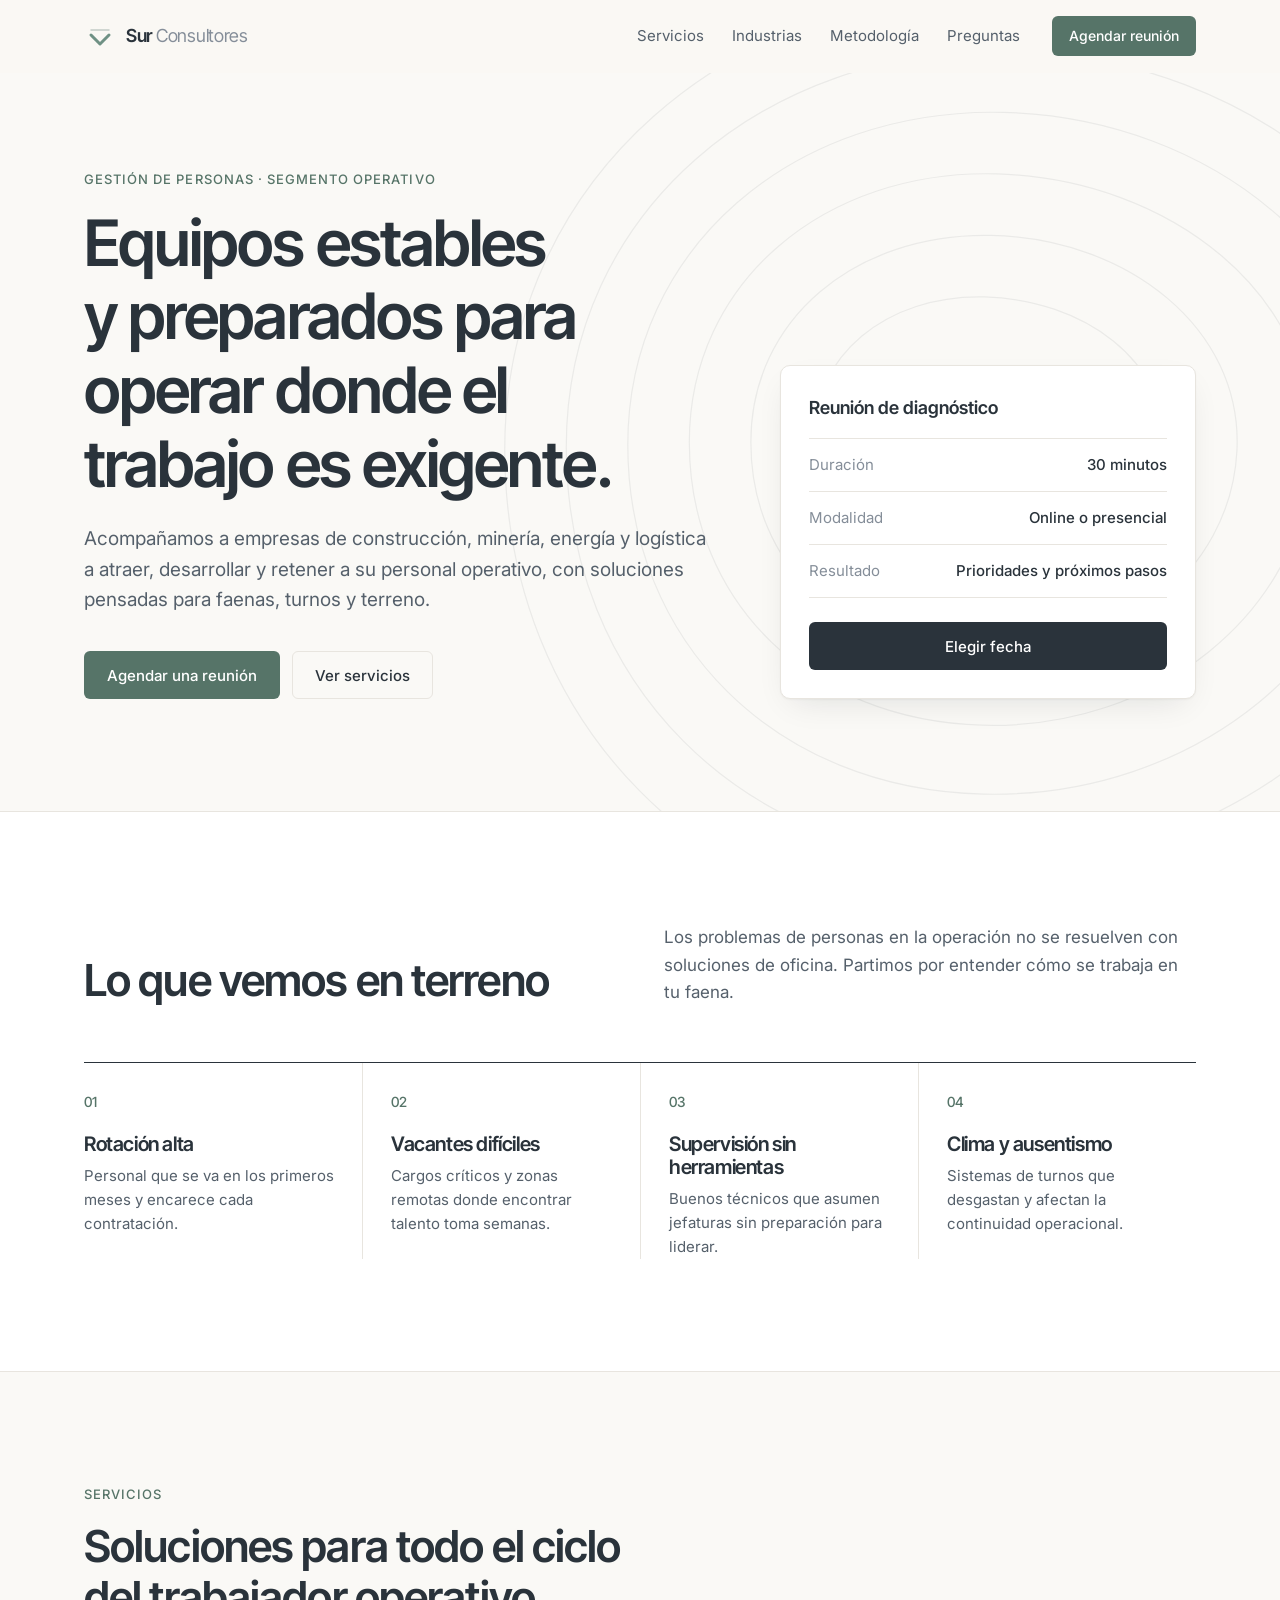
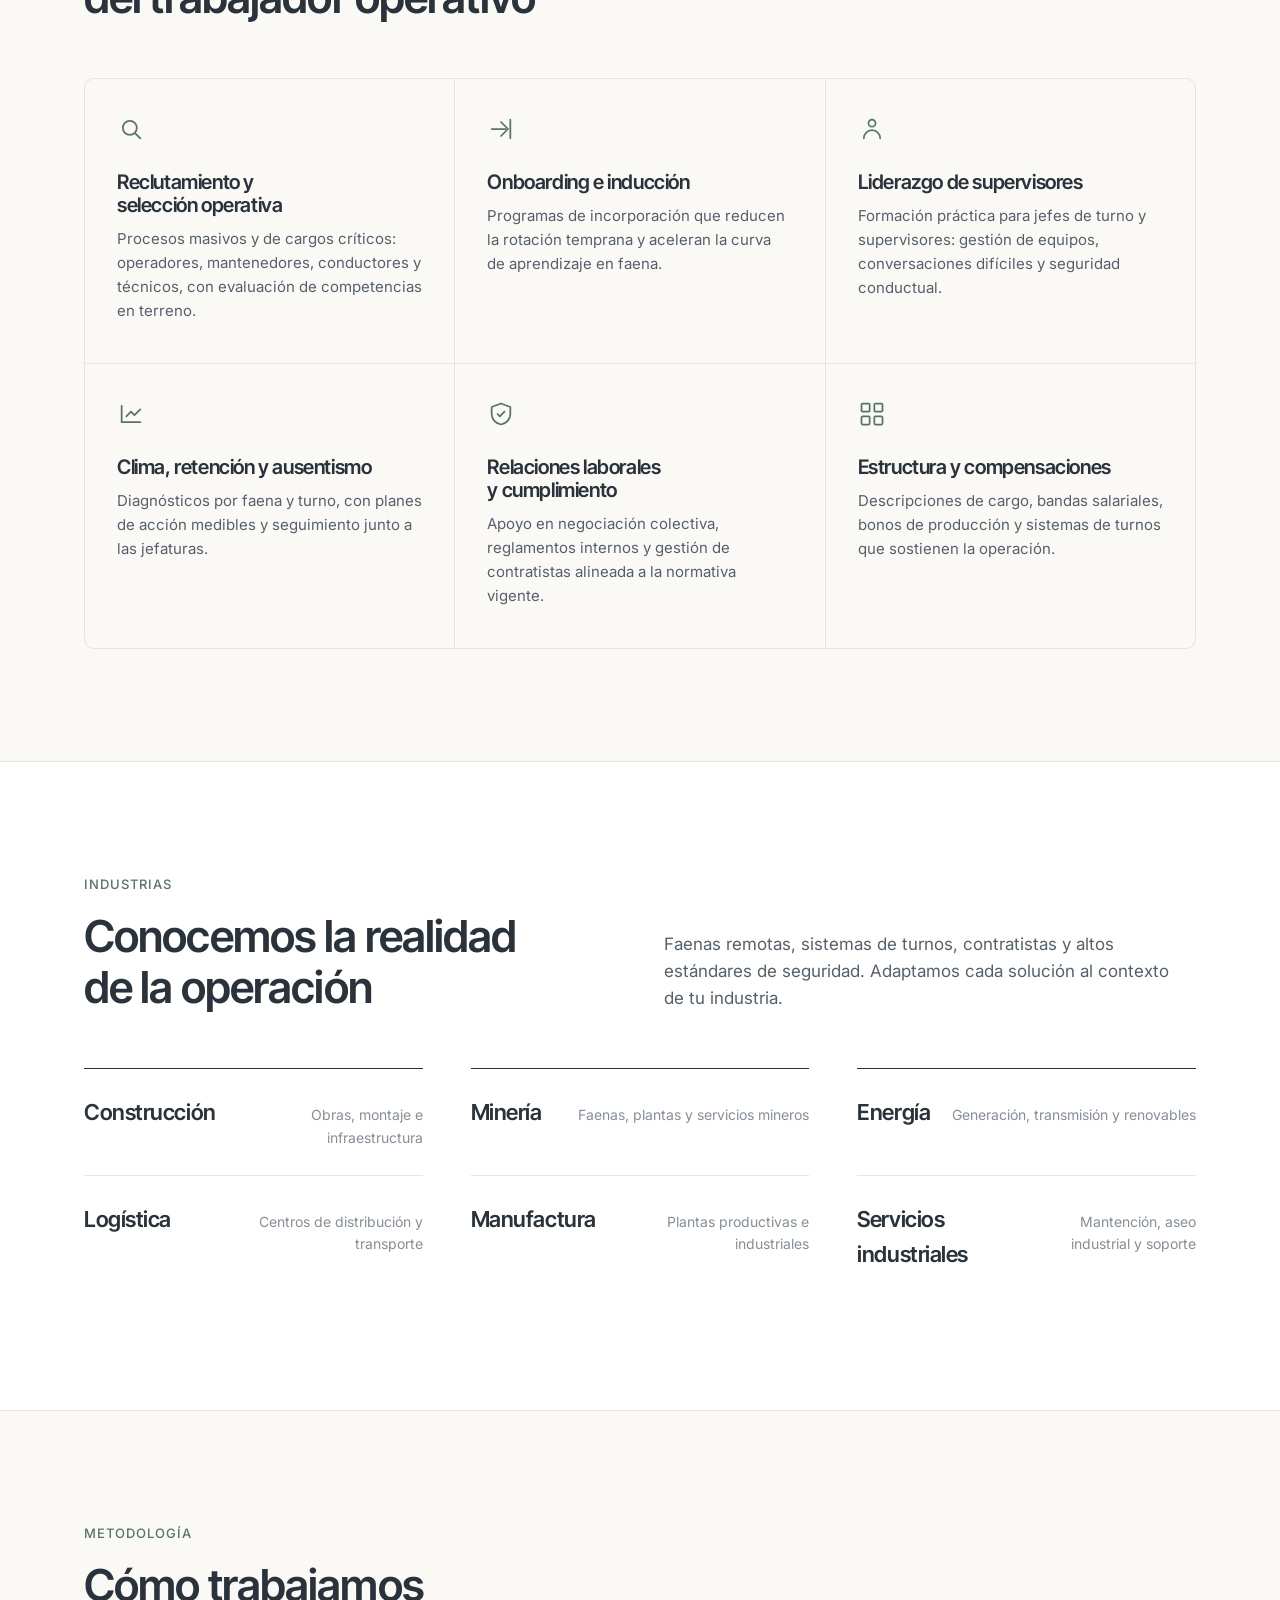
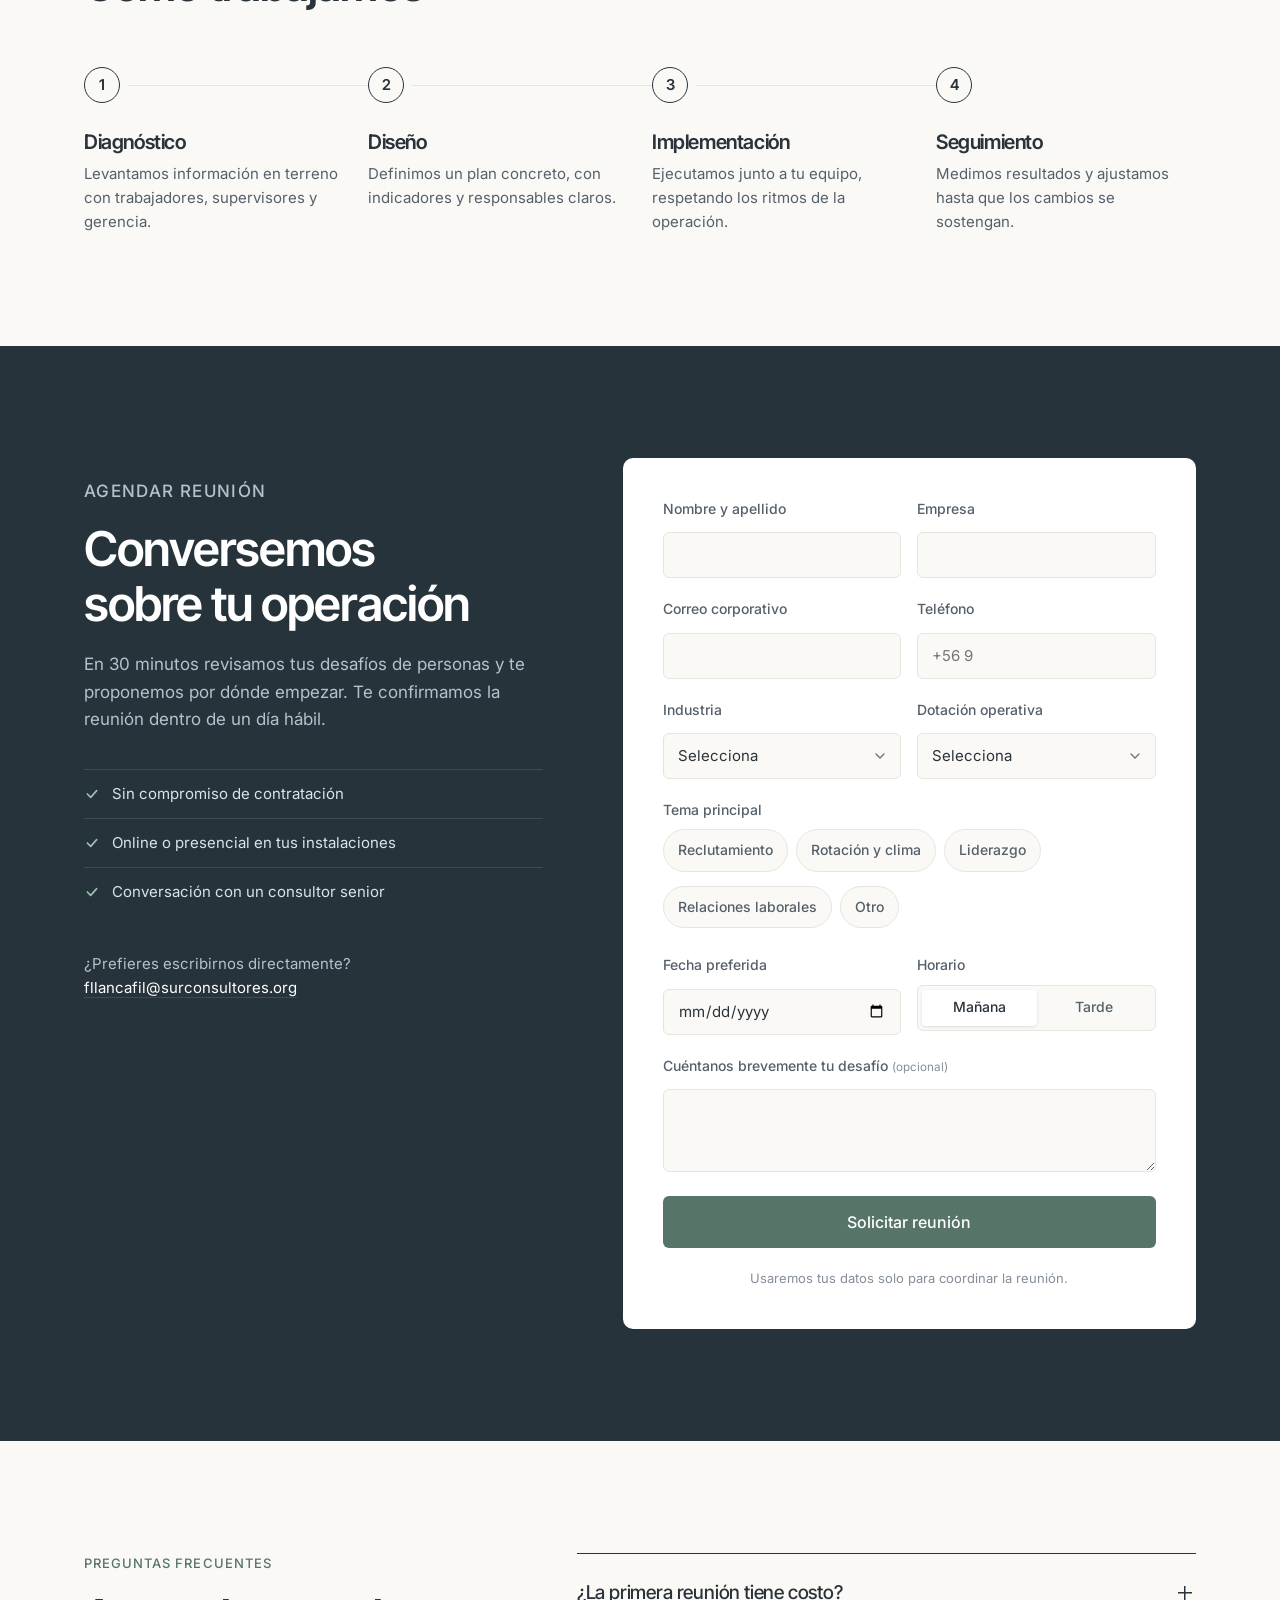
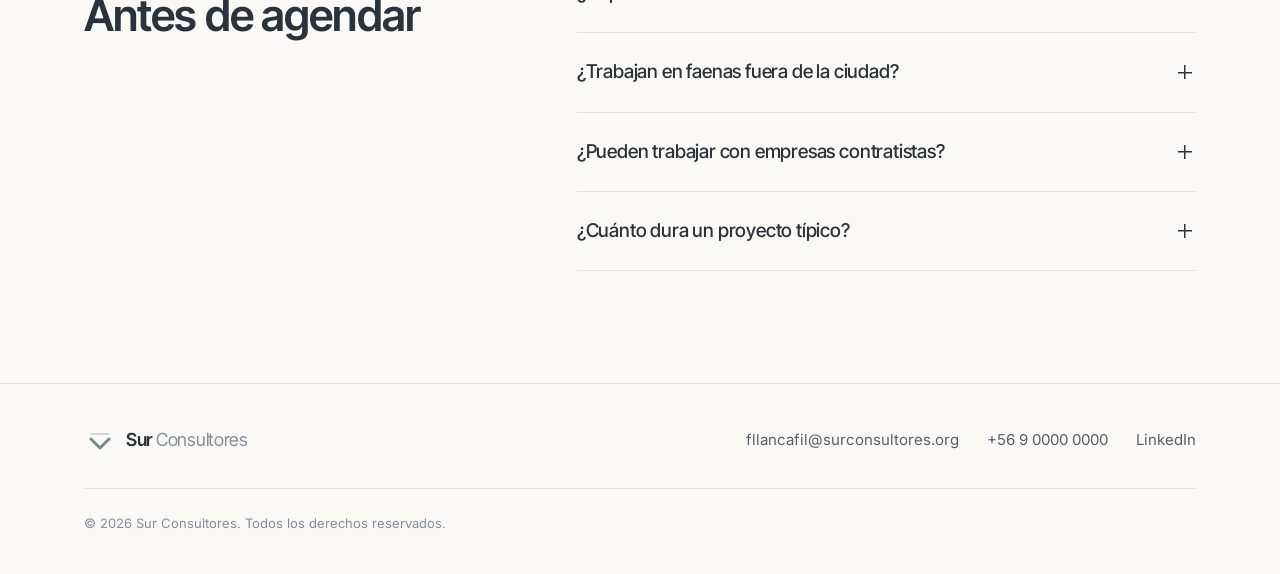
==== index.html @ 9eec6855 "Conecta el formulario con la planilla de Google Agrega el programa de Apps Script que recibe las sol" ====
<!DOCTYPE html>
<html lang="es">
<head>
  <meta charset="UTF-8" />
  <meta name="viewport" content="width=device-width, initial-scale=1.0" />
  <title>Sur Consultores · Gestión de personas para operaciones</title>
  <meta name="description" content="Consultora en gestión de personas para equipos operativos en construcción, minería, energía y logística. Agenda una reunión de diagnóstico." />
  <link rel="icon" href="data:image/svg+xml,<svg xmlns='http://www.w3.org/2000/svg' viewBox='0 0 64 64'><circle cx='32' cy='32' r='32' fill='%23EDEAE3'/><g fill='none' stroke-linecap='round' stroke-linejoin='round'><path d='M19 23h26' stroke='%23BFC7C1' stroke-width='2.5'/><path d='M19 31 32 44 45 31' stroke='%236F9184' stroke-width='5'/></g></svg>" />
  <link rel="preconnect" href="https://fonts.googleapis.com" />
  <link rel="preconnect" href="https://fonts.gstatic.com" crossorigin />
  <link href="https://fonts.googleapis.com/css2?family=Inter:wght@400;500;600&family=Inter+Tight:wght@400;500;600&display=swap" rel="stylesheet" />
  <link rel="stylesheet" href="styles.css" />
</head>
<body>

  <!-- ============ HEADER ============ -->
  <header class="site-header" id="top">
    <div class="container header-inner">
      <a href="#top" class="brand" aria-label="Sur Consultores, inicio">
        <svg class="brand-mark" viewBox="0 0 64 64" aria-hidden="true">
          <path class="horizon" d="M14 20h36" />
          <path class="chevron" d="M14 30 32 48 50 30" />
        </svg>
        <span class="brand-name">Sur <span>Consultores</span></span>
      </a>

      <nav class="main-nav" aria-label="Principal">
        <a href="#servicios">Servicios</a>
        <a href="#industrias">Industrias</a>
        <a href="#metodologia">Metodología</a>
        <a href="#preguntas">Preguntas</a>
      </nav>

      <a href="#agendar" class="btn btn-primary btn-sm header-cta">Agendar reunión</a>

      <button class="nav-toggle" aria-label="Abrir menú" aria-expanded="false" aria-controls="mobile-nav">
        <span></span><span></span>
      </button>
    </div>

    <nav class="mobile-nav" id="mobile-nav" aria-label="Menú móvil" hidden>
      <a href="#servicios">Servicios</a>
      <a href="#industrias">Industrias</a>
      <a href="#metodologia">Metodología</a>
      <a href="#preguntas">Preguntas</a>
      <a href="#agendar" class="btn btn-primary">Agendar reunión</a>
    </nav>
  </header>

  <main>

    <!-- ============ HERO ============ -->
    <section class="hero">
      <svg class="hero-contours" viewBox="0 0 800 600" preserveAspectRatio="xMaxYMid slice" aria-hidden="true">
        <g fill="none" stroke="currentColor" stroke-width="1">
          <path d="M420 300c0-70 60-120 140-118s150 52 146 124-70 122-150 118-136-54-136-124z"/>
          <path d="M370 300c0-100 85-170 195-168s205 75 200 175-100 172-210 168-185-75-185-175z"/>
          <path d="M320 300c0-130 110-222 250-218s262 98 256 228-128 224-268 220-238-100-238-230z"/>
          <path d="M270 302c0-160 135-274 305-270s318 122 310 282-156 276-326 272-289-124-289-284z"/>
          <path d="M220 304c0-190 160-326 360-322s374 146 364 336-184 328-384 324-340-148-340-338z"/>
          <path d="M170 306c0-220 185-378 415-374s430 170 418 390-212 380-442 376-391-172-391-392z"/>
        </g>
      </svg>

      <div class="container hero-grid">
        <div class="hero-copy">
          <p class="eyebrow">Gestión de personas · Segmento operativo</p>
          <h1>Equipos estables y preparados para operar donde el trabajo es exigente.</h1>
          <p class="lead">
            Acompañamos a empresas de construcción, minería, energía y logística a atraer,
            desarrollar y retener a su personal operativo, con soluciones pensadas para
            faenas, turnos y terreno.
          </p>
          <div class="hero-actions">
            <a href="#agendar" class="btn btn-primary">Agendar una reunión</a>
            <a href="#servicios" class="btn btn-ghost">Ver servicios</a>
          </div>
        </div>

        <aside class="hero-card" aria-label="Reunión de diagnóstico">
          <p class="hero-card-label">Reunión de diagnóstico</p>
          <ul class="hero-card-list">
            <li><span>Duración</span><strong>30 minutos</strong></li>
            <li><span>Modalidad</span><strong>Online o presencial</strong></li>
            <li><span>Resultado</span><strong>Prioridades y próximos pasos</strong></li>
          </ul>
          <a href="#agendar" class="btn btn-dark btn-block">Elegir fecha</a>
        </aside>
      </div>
    </section>

    <!-- ============ DESAFÍOS ============ -->
    <section class="section challenges" aria-labelledby="desafios-title">
      <div class="container">
        <div class="section-head split">
          <h2 id="desafios-title">Lo que vemos en terreno</h2>
          <p>Los problemas de personas en la operación no se resuelven con soluciones de oficina. Partimos por entender cómo se trabaja en tu faena.</p>
        </div>
        <ul class="challenge-list">
          <li><span class="num">01</span><div><h3>Rotación alta</h3><p>Personal que se va en los primeros meses y encarece cada contratación.</p></div></li>
          <li><span class="num">02</span><div><h3>Vacantes difíciles</h3><p>Cargos críticos y zonas remotas donde encontrar talento toma semanas.</p></div></li>
          <li><span class="num">03</span><div><h3>Supervisión sin herramientas</h3><p>Buenos técnicos que asumen jefaturas sin preparación para liderar.</p></div></li>
          <li><span class="num">04</span><div><h3>Clima y ausentismo</h3><p>Sistemas de turnos que desgastan y afectan la continuidad operacional.</p></div></li>
        </ul>
      </div>
    </section>

    <!-- ============ SERVICIOS ============ -->
    <section class="section services" id="servicios" aria-labelledby="servicios-title">
      <div class="container">
        <div class="section-head">
          <p class="eyebrow">Servicios</p>
          <h2 id="servicios-title">Soluciones para todo el ciclo del trabajador operativo</h2>
        </div>

        <div class="service-grid">
          <article class="service">
            <svg class="icon" viewBox="0 0 24 24" aria-hidden="true"><circle cx="11" cy="11" r="6"/><path d="m20 20-4.5-4.5"/></svg>
            <h3>Reclutamiento y selección operativa</h3>
            <p>Procesos masivos y de cargos críticos: operadores, mantenedores, conductores y técnicos, con evaluación de competencias en terreno.</p>
          </article>
          <article class="service">
            <svg class="icon" viewBox="0 0 24 24" aria-hidden="true"><path d="M4 12h12"/><path d="m12 6 6 6-6 6"/><path d="M20 4v16"/></svg>
            <h3>Onboarding e inducción</h3>
            <p>Programas de incorporación que reducen la rotación temprana y aceleran la curva de aprendizaje en faena.</p>
          </article>
          <article class="service">
            <svg class="icon" viewBox="0 0 24 24" aria-hidden="true"><circle cx="12" cy="7" r="3"/><path d="M5 20c0-3.9 3.1-7 7-7s7 3.1 7 7"/></svg>
            <h3>Liderazgo de supervisores</h3>
            <p>Formación práctica para jefes de turno y supervisores: gestión de equipos, conversaciones difíciles y seguridad conductual.</p>
          </article>
          <article class="service">
            <svg class="icon" viewBox="0 0 24 24" aria-hidden="true"><path d="M4 19V5"/><path d="M4 19h16"/><path d="m8 14 4-4 3 3 5-5"/></svg>
            <h3>Clima, retención y ausentismo</h3>
            <p>Diagnósticos por faena y turno, con planes de acción medibles y seguimiento junto a las jefaturas.</p>
          </article>
          <article class="service">
            <svg class="icon" viewBox="0 0 24 24" aria-hidden="true"><path d="M12 3 4 6v6c0 4.5 3.4 8.3 8 9 4.6-.7 8-4.5 8-9V6z"/><path d="m9 12 2 2 4-4"/></svg>
            <h3>Relaciones laborales y cumplimiento</h3>
            <p>Apoyo en negociación colectiva, reglamentos internos y gestión de contratistas alineada a la normativa vigente.</p>
          </article>
          <article class="service">
            <svg class="icon" viewBox="0 0 24 24" aria-hidden="true"><rect x="3" y="3" width="7" height="7" rx="1"/><rect x="14" y="3" width="7" height="7" rx="1"/><rect x="3" y="14" width="7" height="7" rx="1"/><rect x="14" y="14" width="7" height="7" rx="1"/></svg>
            <h3>Estructura y compensaciones</h3>
            <p>Descripciones de cargo, bandas salariales, bonos de producción y sistemas de turnos que sostienen la operación.</p>
          </article>
        </div>
      </div>
    </section>

    <!-- ============ INDUSTRIAS ============ -->
    <section class="section industries" id="industrias" aria-labelledby="industrias-title">
      <div class="container">
        <div class="section-head split">
          <div>
            <p class="eyebrow">Industrias</p>
            <h2 id="industrias-title">Conocemos la realidad de la operación</h2>
          </div>
          <p>Faenas remotas, sistemas de turnos, contratistas y altos estándares de seguridad. Adaptamos cada solución al contexto de tu industria.</p>
        </div>

        <ul class="industry-list">
          <li><span>Construcción</span><small>Obras, montaje e infraestructura</small></li>
          <li><span>Minería</span><small>Faenas, plantas y servicios mineros</small></li>
          <li><span>Energía</span><small>Generación, transmisión y renovables</small></li>
          <li><span>Logística</span><small>Centros de distribución y transporte</small></li>
          <li><span>Manufactura</span><small>Plantas productivas e industriales</small></li>
          <li><span>Servicios industriales</span><small>Mantención, aseo industrial y soporte</small></li>
        </ul>
      </div>
    </section>

    <!-- ============ METODOLOGÍA ============ -->
    <section class="section method" id="metodologia" aria-labelledby="metodologia-title">
      <div class="container">
        <div class="section-head">
          <p class="eyebrow">Metodología</p>
          <h2 id="metodologia-title">Cómo trabajamos</h2>
        </div>

        <ol class="steps">
          <li>
            <span class="step-num">1</span>
            <h3>Diagnóstico</h3>
            <p>Levantamos información en terreno con trabajadores, supervisores y gerencia.</p>
          </li>
          <li>
            <span class="step-num">2</span>
            <h3>Diseño</h3>
            <p>Definimos un plan concreto, con indicadores y responsables claros.</p>
          </li>
          <li>
            <span class="step-num">3</span>
            <h3>Implementación</h3>
            <p>Ejecutamos junto a tu equipo, respetando los ritmos de la operación.</p>
          </li>
          <li>
            <span class="step-num">4</span>
            <h3>Seguimiento</h3>
            <p>Medimos resultados y ajustamos hasta que los cambios se sostengan.</p>
          </li>
        </ol>
      </div>
    </section>

    <!-- ============ AGENDAR ============ -->
    <section class="section booking" id="agendar" aria-labelledby="agendar-title">
      <div class="container booking-grid">
        <div class="booking-intro">
          <p class="eyebrow eyebrow-light">Agendar reunión</p>
          <h2 id="agendar-title">Conversemos sobre tu operación</h2>
          <p>En 30 minutos revisamos tus desafíos de personas y te proponemos por dónde empezar. Te confirmamos la reunión dentro de un día hábil.</p>

          <ul class="booking-points">
            <li>Sin compromiso de contratación</li>
            <li>Online o presencial en tus instalaciones</li>
            <li>Conversación con un consultor senior</li>
          </ul>

          <div class="booking-contact">
            <p>¿Prefieres escribirnos directamente?</p>
            <a href="mailto:fllancafil@surconsultores.org">fllancafil@surconsultores.org</a>
          </div>
        </div>

        <form class="booking-form" id="booking-form" novalidate>
          <div class="form-body">
            <div class="field-row">
              <div class="field">
                <label for="nombre">Nombre y apellido</label>
                <input id="nombre" name="nombre" type="text" autocomplete="name" required />
                <span class="error" aria-live="polite"></span>
              </div>
              <div class="field">
                <label for="empresa">Empresa</label>
                <input id="empresa" name="empresa" type="text" autocomplete="organization" required />
                <span class="error" aria-live="polite"></span>
              </div>
            </div>

            <div class="field-row">
              <div class="field">
                <label for="email">Correo corporativo</label>
                <input id="email" name="email" type="email" autocomplete="email" required />
                <span class="error" aria-live="polite"></span>
              </div>
              <div class="field">
                <label for="telefono">Teléfono</label>
                <input id="telefono" name="telefono" type="tel" autocomplete="tel" placeholder="+56 9" required />
                <span class="error" aria-live="polite"></span>
              </div>
            </div>

            <div class="field-row">
              <div class="field">
                <label for="industria">Industria</label>
                <select id="industria" name="industria" required>
                  <option value="" selected disabled>Selecciona</option>
                  <option>Construcción</option>
                  <option>Minería</option>
                  <option>Energía</option>
                  <option>Logística</option>
                  <option>Manufactura</option>
                  <option>Servicios industriales</option>
                  <option>Otra</option>
                </select>
                <span class="error" aria-live="polite"></span>
              </div>
              <div class="field">
                <label for="dotacion">Dotación operativa</label>
                <select id="dotacion" name="dotacion" required>
                  <option value="" selected disabled>Selecciona</option>
                  <option>Menos de 50</option>
                  <option>50 a 200</option>
                  <option>201 a 1.000</option>
                  <option>Más de 1.000</option>
                </select>
                <span class="error" aria-live="polite"></span>
              </div>
            </div>

            <fieldset class="field">
              <legend>Tema principal</legend>
              <div class="chips">
                <label class="chip"><input type="radio" name="tema" value="Reclutamiento" required /><span>Reclutamiento</span></label>
                <label class="chip"><input type="radio" name="tema" value="Rotación y clima" /><span>Rotación y clima</span></label>
                <label class="chip"><input type="radio" name="tema" value="Liderazgo" /><span>Liderazgo</span></label>
                <label class="chip"><input type="radio" name="tema" value="Relaciones laborales" /><span>Relaciones laborales</span></label>
                <label class="chip"><input type="radio" name="tema" value="Otro" /><span>Otro</span></label>
              </div>
              <span class="error" aria-live="polite"></span>
            </fieldset>

            <div class="field-row">
              <div class="field">
                <label for="fecha">Fecha preferida</label>
                <input id="fecha" name="fecha" type="date" required />
                <span class="error" aria-live="polite"></span>
              </div>
              <fieldset class="field">
                <legend>Horario</legend>
                <div class="segmented">
                  <label><input type="radio" name="horario" value="Mañana" checked /><span>Mañana</span></label>
                  <label><input type="radio" name="horario" value="Tarde" /><span>Tarde</span></label>
                </div>
              </fieldset>
            </div>

            <div class="field">
              <label for="mensaje">Cuéntanos brevemente tu desafío <small>(opcional)</small></label>
              <textarea id="mensaje" name="mensaje" rows="3"></textarea>
            </div>

            <!-- Campo trampa: invisible para las personas, los robots lo rellenan -->
            <div class="honeypot" aria-hidden="true">
              <label for="sitio_web">No completar este campo</label>
              <input id="sitio_web" name="sitio_web" type="text" tabindex="-1" autocomplete="off" />
            </div>

            <button type="submit" class="btn btn-primary btn-block">Solicitar reunión</button>
            <p class="form-note">Usaremos tus datos solo para coordinar la reunión.</p>
          </div>

          <div class="form-success" hidden tabindex="-1">
            <svg viewBox="0 0 24 24" aria-hidden="true"><circle cx="12" cy="12" r="10"/><path d="m8 12 3 3 5-6"/></svg>
            <h3>¡Solicitud recibida!</h3>
            <p>Gracias, <span data-name></span>. Te contactaremos dentro de un día hábil para confirmar la fecha y hora de la reunión.</p>
          </div>
        </form>
      </div>
    </section>

    <!-- ============ FAQ ============ -->
    <section class="section faq" id="preguntas" aria-labelledby="faq-title">
      <div class="container faq-grid">
        <div class="section-head">
          <p class="eyebrow">Preguntas frecuentes</p>
          <h2 id="faq-title">Antes de agendar</h2>
        </div>
        <div class="faq-list">
          <details>
            <summary>¿La primera reunión tiene costo?</summary>
            <p>No. La reunión de diagnóstico es gratuita y sirve para entender tu contexto y evaluar si podemos ayudarte.</p>
          </details>
          <details>
            <summary>¿Trabajan en faenas fuera de la ciudad?</summary>
            <p>Sí. Nuestro trabajo se hace en terreno, adaptándonos a los sistemas de turnos y a la logística de cada faena.</p>
          </details>
          <details>
            <summary>¿Pueden trabajar con empresas contratistas?</summary>
            <p>Sí. Apoyamos tanto a empresas mandantes como a contratistas y subcontratistas que prestan servicios en la operación.</p>
          </details>
          <details>
            <summary>¿Cuánto dura un proyecto típico?</summary>
            <p>Depende del alcance. Un diagnóstico suele tomar de 3 a 6 semanas; los programas de implementación se definen en conjunto según tus objetivos.</p>
          </details>
        </div>
      </div>
    </section>

  </main>

  <!-- ============ FOOTER ============ -->
  <footer class="site-footer">
    <div class="container footer-inner">
      <a href="#top" class="brand brand-footer" aria-label="Sur Consultores, volver arriba">
        <svg class="brand-mark" viewBox="0 0 64 64" aria-hidden="true">
          <path class="horizon" d="M14 20h36" />
          <path class="chevron" d="M14 30 32 48 50 30" />
        </svg>
        <span class="brand-name">Sur <span>Consultores</span></span>
      </a>
      <div class="footer-links">
        <a href="mailto:fllancafil@surconsultores.org">fllancafil@surconsultores.org</a>
        <a href="tel:+56900000000">+56 9 0000 0000</a>
        <a href="https://www.linkedin.com/" target="_blank" rel="noopener">LinkedIn</a>
      </div>
      <p class="copyright">© <span id="year"></span> Sur Consultores. Todos los derechos reservados.</p>
    </div>
  </footer>

  <!-- CTA fija en móvil -->
  <a href="#agendar" class="mobile-cta btn btn-primary" aria-hidden="true" tabindex="-1">Agendar reunión</a>

  <script src="script.js"></script>
</body>
</html>
---- styles.css ----
/* ==========================================================
   Sur Consultores — Landing page
   ========================================================== */

:root {
  --bg: #FAF9F6;
  --surface: #FFFFFF;
  --ink: #2A333B;
  --ink-2: #55606B;
  --muted: #858E99;
  --line: #E8E5DF;
  --accent: #567468;
  --accent-hover: #46615A;
  --accent-soft: #EAF0ED;
  --deep: #27333A;
  --deep-2: #2F3D45;
  --deep-line: #3D4C54;
  --error: #B4534A;

  /* Colores del isotipo */
  --mark: #6F9184;
  --mark-soft: #C3CBC6;

  --font-body: "Inter", system-ui, -apple-system, "Segoe UI", sans-serif;
  --font-head: "Inter Tight", "Inter", system-ui, sans-serif;

  --radius: 10px;
  --radius-sm: 6px;
  --container: 1160px;
  --header-h: 72px;
}

*, *::before, *::after { box-sizing: border-box; }

html {
  scroll-behavior: smooth;
  scroll-padding-top: calc(var(--header-h) + 8px);
  -webkit-text-size-adjust: 100%;
}

body {
  margin: 0;
  background: var(--bg);
  color: var(--ink);
  font-family: var(--font-body);
  font-size: 16px;
  line-height: 1.6;
  -webkit-font-smoothing: antialiased;
}

h1, h2, h3 {
  font-family: var(--font-head);
  line-height: 1.15;
  letter-spacing: -0.02em;
  margin: 0;
  font-weight: 600;
  text-wrap: balance;
}

p { margin: 0; }
a { color: inherit; text-decoration: none; }
ul, ol { margin: 0; padding: 0; list-style: none; }
img, svg { display: block; }

:focus-visible {
  outline: 2px solid var(--accent);
  outline-offset: 3px;
  border-radius: 4px;
}

.container {
  width: 100%;
  max-width: var(--container);
  margin: 0 auto;
  padding: 0 24px;
}

/* ---------- Buttons ---------- */
.btn {
  display: inline-flex;
  align-items: center;
  justify-content: center;
  gap: 8px;
  height: 48px;
  padding: 0 22px;
  border-radius: var(--radius-sm);
  border: 1px solid transparent;
  font: 500 15px/1 var(--font-body);
  cursor: pointer;
  transition: background-color .2s, border-color .2s, color .2s, transform .2s;
  white-space: nowrap;
}
.btn:active { transform: translateY(1px); }
.btn-sm { height: 40px; padding: 0 16px; font-size: 14px; }
.btn-block { width: 100%; }

.btn-primary { background: var(--accent); color: #fff; }
.btn-primary:hover { background: var(--accent-hover); }

.btn-dark { background: var(--ink); color: #fff; }
.btn-dark:hover { background: #2A313C; }

.btn-ghost { border-color: var(--line); color: var(--ink); background: transparent; }
.btn-ghost:hover { border-color: var(--ink); }

/* ---------- Eyebrow ---------- */
.eyebrow {
  font-size: 13px;
  font-weight: 500;
  letter-spacing: .08em;
  text-transform: uppercase;
  color: var(--accent);
  margin-bottom: 16px;
}
.eyebrow-light { color: #9FBFB2; }

/* ---------- Header ---------- */
.site-header {
  position: sticky;
  top: 0;
  z-index: 50;
  background: rgba(250, 248, 244, .88);
  backdrop-filter: saturate(180%) blur(12px);
  -webkit-backdrop-filter: saturate(180%) blur(12px);
  border-bottom: 1px solid transparent;
  transition: border-color .2s;
}
.site-header.scrolled { border-bottom-color: var(--line); }

.header-inner {
  height: var(--header-h);
  display: flex;
  align-items: center;
  gap: 32px;
}

.brand { display: inline-flex; align-items: center; gap: 10px; }
.brand-mark {
  width: 32px; height: 32px;
  fill: none;
  stroke-linecap: round;
  stroke-linejoin: round;
}
.brand-mark .horizon { stroke: var(--mark-soft); stroke-width: 3; }
.brand-mark .chevron { stroke: var(--mark); stroke-width: 6; }
.brand-name {
  font-family: var(--font-head);
  font-weight: 600;
  font-size: 18px;
  letter-spacing: -0.015em;
}
.brand-name span { font-weight: 400; color: var(--muted); }

.main-nav { display: flex; gap: 28px; margin-left: auto; }
.main-nav a {
  font-size: 15px;
  color: var(--ink-2);
  transition: color .2s;
}
.main-nav a:hover { color: var(--ink); }

.nav-toggle {
  display: none;
  margin-left: auto;
  width: 40px; height: 40px;
  border: 0; background: transparent; cursor: pointer;
  position: relative;
}
.nav-toggle span {
  position: absolute; left: 10px; right: 10px; height: 1.5px;
  background: var(--ink); transition: transform .25s, top .25s;
}
.nav-toggle span:first-child { top: 16px; }
.nav-toggle span:last-child { top: 23px; }
.nav-toggle[aria-expanded="true"] span:first-child { top: 19.5px; transform: rotate(45deg); }
.nav-toggle[aria-expanded="true"] span:last-child { top: 19.5px; transform: rotate(-45deg); }

.mobile-nav {
  display: flex;
  flex-direction: column;
  padding: 8px 24px 24px;
  border-bottom: 1px solid var(--line);
  background: var(--bg);
}
.mobile-nav[hidden] { display: none; }
.mobile-nav a:not(.btn) {
  padding: 14px 0;
  border-bottom: 1px solid var(--line);
  font-size: 17px;
}
.mobile-nav .btn { margin-top: 20px; }

/* ---------- Hero ---------- */
.hero {
  position: relative;
  overflow: hidden;
  padding: 96px 0 112px;
}
.hero-contours {
  position: absolute;
  inset: 0 0 0 auto;
  width: 70%;
  height: 100%;
  color: var(--ink);
  opacity: .07;
  pointer-events: none;
}
.hero-grid {
  position: relative;
  display: grid;
  grid-template-columns: minmax(0, 1.5fr) minmax(0, 1fr);
  gap: 72px;
  align-items: end;
}
.hero h1 {
  font-size: clamp(38px, 5.4vw, 64px);
  font-weight: 600;
  letter-spacing: -0.03em;
  max-width: 14ch;
}
.lead {
  margin-top: 24px;
  font-size: 19px;
  color: var(--ink-2);
  max-width: 54ch;
}
.hero-actions { display: flex; flex-wrap: wrap; gap: 12px; margin-top: 36px; }

.hero-card {
  background: var(--surface);
  border: 1px solid var(--line);
  border-radius: var(--radius);
  padding: 28px;
  box-shadow: 0 1px 2px rgba(20, 24, 31, .04), 0 12px 32px -12px rgba(20, 24, 31, .12);
}
.hero-card-label {
  font-family: var(--font-head);
  font-weight: 600;
  font-size: 18px;
  padding-bottom: 16px;
  border-bottom: 1px solid var(--line);
}
.hero-card-list li {
  display: flex;
  justify-content: space-between;
  gap: 16px;
  padding: 14px 0;
  border-bottom: 1px solid var(--line);
  font-size: 15px;
}
.hero-card-list span { color: var(--muted); }
.hero-card-list strong { font-weight: 500; text-align: right; }
.hero-card .btn { margin-top: 24px; }

/* ---------- Sections ---------- */
.section { padding: 112px 0; }

.section-head { margin-bottom: 56px; }
.section-head h2 {
  font-size: clamp(30px, 3.6vw, 44px);
  max-width: 22ch;
}
.section-head.split {
  display: grid;
  grid-template-columns: 1fr 1fr;
  gap: 48px;
  align-items: end;
}
.section-head.split > p {
  color: var(--ink-2);
  font-size: 17px;
  max-width: 48ch;
}

/* ---------- Challenges ---------- */
.challenges { background: var(--surface); border-top: 1px solid var(--line); border-bottom: 1px solid var(--line); }
.challenge-list {
  display: grid;
  grid-template-columns: repeat(4, 1fr);
  border-top: 1px solid var(--ink);
}
.challenge-list li {
  padding: 28px 28px 0 0;
  display: flex;
  flex-direction: column;
  gap: 20px;
}
.challenge-list li + li { padding-left: 28px; border-left: 1px solid var(--line); }
.num {
  font-family: var(--font-head);
  font-size: 14px;
  font-weight: 500;
  color: var(--accent);
}
.challenge-list h3 { font-size: 20px; margin-bottom: 8px; }
.challenge-list p { color: var(--ink-2); font-size: 15px; }

/* ---------- Services ---------- */
.service-grid {
  display: grid;
  grid-template-columns: repeat(3, 1fr);
  gap: 1px;
  background: var(--line);
  border: 1px solid var(--line);
  border-radius: var(--radius);
  overflow: hidden;
}
.service {
  background: var(--bg);
  padding: 36px 32px 40px;
  transition: background-color .25s;
}
.service:hover { background: var(--surface); }
.icon {
  width: 28px; height: 28px;
  fill: none;
  stroke: var(--accent);
  stroke-width: 1.5;
  stroke-linecap: round;
  stroke-linejoin: round;
  margin-bottom: 28px;
}
.service h3 { font-size: 20px; margin-bottom: 10px; }
.service p { color: var(--ink-2); font-size: 15px; }

/* ---------- Industries ---------- */
.industries { background: var(--surface); border-top: 1px solid var(--line); border-bottom: 1px solid var(--line); }
.industry-list {
  display: grid;
  grid-template-columns: repeat(3, 1fr);
  column-gap: 48px;
}
.industry-list li {
  display: flex;
  justify-content: space-between;
  align-items: baseline;
  gap: 16px;
  padding: 26px 0;
  border-top: 1px solid var(--line);
}
.industry-list li:nth-child(-n+3) { border-top-color: var(--ink); }
.industry-list span {
  font-family: var(--font-head);
  font-size: 22px;
  font-weight: 600;
  letter-spacing: -0.02em;
}
.industry-list small { color: var(--muted); font-size: 14px; text-align: right; }

/* ---------- Method ---------- */
.steps {
  display: grid;
  grid-template-columns: repeat(4, 1fr);
  gap: 24px;
  counter-reset: step;
}
.steps li { position: relative; padding-top: 28px; }
.steps li::before {
  content: "";
  position: absolute;
  top: 18px;
  left: 44px;
  right: -24px;
  height: 1px;
  background: var(--line);
}
.steps li:last-child::before { display: none; }
.step-num {
  position: absolute;
  top: 0;
  width: 36px; height: 36px;
  display: grid; place-items: center;
  border-radius: 50%;
  border: 1px solid var(--ink);
  background: var(--bg);
  font: 600 15px/1 var(--font-head);
}
.steps h3 { font-size: 20px; margin: 36px 0 8px; }
.steps p { color: var(--ink-2); font-size: 15px; max-width: 30ch; }

/* ---------- Booking ---------- */
.booking {
  background: var(--deep);
  color: #fff;
}
.booking-grid {
  display: grid;
  grid-template-columns: minmax(0, 1fr) minmax(0, 1.25fr);
  gap: 80px;
  align-items: start;
}
.booking-intro { position: sticky; top: calc(var(--header-h) + 40px); }
.booking-intro h2 { font-size: clamp(32px, 4vw, 48px); max-width: 14ch; }
.booking-intro > p { margin-top: 20px; color: #B7C0CC; font-size: 17px; max-width: 42ch; }

.booking-points { margin-top: 36px; }
.booking-points li {
  display: flex; align-items: center; gap: 12px;
  padding: 12px 0;
  border-top: 1px solid var(--deep-line);
  color: #DCE2EA;
  font-size: 15px;
}
.booking-points li::before {
  content: "";
  width: 16px; height: 16px; flex: none;
  background: no-repeat center / contain url("data:image/svg+xml,%3Csvg xmlns='http://www.w3.org/2000/svg' viewBox='0 0 24 24' fill='none' stroke='%239FBFB2' stroke-width='2.5' stroke-linecap='round' stroke-linejoin='round'%3E%3Cpath d='m5 12 5 5 9-10'/%3E%3C/svg%3E");
}

.booking-contact { margin-top: 36px; font-size: 15px; color: #B7C0CC; }
.booking-contact a { color: #fff; border-bottom: 1px solid var(--deep-line); transition: border-color .2s; }
.booking-contact a:hover { border-color: #9FBFB2; }

.booking-form {
  background: var(--surface);
  color: var(--ink);
  border-radius: var(--radius);
  padding: 40px;
}
.form-body { display: grid; gap: 20px; }
.form-body[hidden] { display: none; }
.field-row { display: grid; grid-template-columns: 1fr 1fr; gap: 16px; }
.field { display: flex; flex-direction: column; gap: 6px; border: 0; margin: 0; padding: 0; min-width: 0; }
.field label, .field legend {
  font-size: 14px;
  font-weight: 500;
  color: var(--ink-2);
  padding: 0;
  margin-bottom: 6px;
}
fieldset.field legend { margin-bottom: 8px; }
.field small { color: var(--muted); font-weight: 400; }

.field input:not([type="radio"]),
.field select,
.field textarea {
  width: 100%;
  height: 46px;
  padding: 0 14px;
  border: 1px solid var(--line);
  border-radius: var(--radius-sm);
  background: var(--bg);
  color: var(--ink);
  font: 15px var(--font-body);
  transition: border-color .2s, background-color .2s, box-shadow .2s;
  appearance: none;
  -webkit-appearance: none;
}
.field select {
  background-image: url("data:image/svg+xml,%3Csvg xmlns='http://www.w3.org/2000/svg' viewBox='0 0 24 24' fill='none' stroke='%236B7280' stroke-width='2' stroke-linecap='round'%3E%3Cpath d='m6 9 6 6 6-6'/%3E%3C/svg%3E");
  background-repeat: no-repeat;
  background-position: right 12px center;
  background-size: 16px;
  padding-right: 40px;
}
.field textarea { height: auto; padding: 12px 14px; resize: vertical; }
.field input:not([type="radio"]):focus,
.field select:focus,
.field textarea:focus {
  outline: none;
  border-color: var(--ink);
  background: var(--surface);
  box-shadow: 0 0 0 3px rgba(20, 24, 31, .08);
}
.field.invalid input,
.field.invalid select { border-color: var(--error); }
.error { font-size: 13px; color: var(--error); min-height: 0; }
.error:empty { display: none; }

/* campo trampa contra robots */
.honeypot {
  position: absolute;
  left: -9999px;
  width: 1px;
  height: 1px;
  overflow: hidden;
}

/* chips */
.chips { display: flex; flex-wrap: wrap; gap: 8px; }
.chip input, .segmented input { position: absolute; opacity: 0; pointer-events: none; }
.chip span {
  display: inline-block;
  padding: 9px 14px;
  border: 1px solid var(--line);
  border-radius: 999px;
  font-size: 14px;
  cursor: pointer;
  background: var(--bg);
  transition: all .2s;
}
.chip span:hover { border-color: var(--ink-2); }
.chip input:checked + span { background: var(--ink); border-color: var(--ink); color: #fff; }
.chip input:focus-visible + span,
.segmented input:focus-visible + span { outline: 2px solid var(--accent); outline-offset: 2px; }

/* segmented */
.segmented {
  display: grid;
  grid-template-columns: 1fr 1fr;
  height: 46px;
  padding: 4px;
  border: 1px solid var(--line);
  border-radius: var(--radius-sm);
  background: var(--bg);
}
.segmented label { display: contents; }
.segmented span {
  display: grid; place-items: center;
  border-radius: 4px;
  font-size: 14px;
  cursor: pointer;
  color: var(--ink-2);
  transition: all .2s;
}
.segmented input:checked + span { background: var(--surface); color: var(--ink); box-shadow: 0 1px 3px rgba(20, 24, 31, .12); font-weight: 500; }

.booking-form .btn { height: 52px; font-size: 16px; margin-top: 4px; }
.booking-form .btn[disabled] { opacity: .7; cursor: progress; }
.form-note { font-size: 13px; color: var(--muted); text-align: center; }

.form-success { text-align: center; padding: 48px 12px; outline: none; }
.form-success svg {
  width: 52px; height: 52px; margin: 0 auto 20px;
  fill: none; stroke: var(--accent); stroke-width: 1.5; stroke-linecap: round; stroke-linejoin: round;
}
.form-success h3 { font-size: 26px; margin-bottom: 12px; }
.form-success p { color: var(--ink-2); max-width: 38ch; margin: 0 auto; }

/* ---------- FAQ ---------- */
.faq-grid {
  display: grid;
  grid-template-columns: minmax(0, 1fr) minmax(0, 1.5fr);
  gap: 80px;
}
.faq-list { border-top: 1px solid var(--ink); }
.faq-list details { border-bottom: 1px solid var(--line); }
.faq-list summary {
  list-style: none;
  cursor: pointer;
  padding: 24px 40px 24px 0;
  position: relative;
  font-family: var(--font-head);
  font-size: 19px;
  font-weight: 500;
  letter-spacing: -0.01em;
}
.faq-list summary::-webkit-details-marker { display: none; }
.faq-list summary::after {
  content: "";
  position: absolute; right: 4px; top: 50%;
  width: 14px; height: 14px;
  transform: translateY(-50%);
  background:
    linear-gradient(var(--ink), var(--ink)) center / 14px 1.5px no-repeat,
    linear-gradient(var(--ink), var(--ink)) center / 1.5px 14px no-repeat;
  transition: transform .25s;
}
.faq-list details[open] summary::after { transform: translateY(-50%) rotate(45deg); }
.faq-list details p { padding: 0 40px 24px 0; color: var(--ink-2); }

/* ---------- Footer ---------- */
.site-footer { border-top: 1px solid var(--line); padding: 40px 0; }
.footer-inner {
  display: flex;
  flex-wrap: wrap;
  align-items: center;
  gap: 16px 40px;
}
.footer-links { display: flex; flex-wrap: wrap; gap: 8px 28px; margin-left: auto; font-size: 15px; color: var(--ink-2); }
.footer-links a:hover { color: var(--ink); }
.copyright { width: 100%; font-size: 13px; color: var(--muted); padding-top: 24px; border-top: 1px solid var(--line); margin-top: 16px; }

/* ---------- Mobile CTA ---------- */
.mobile-cta { display: none; }

/* ---------- Reveal animation ---------- */
.reveal { opacity: 0; transform: translateY(16px); transition: opacity .6s ease, transform .6s ease; }
.reveal.visible { opacity: 1; transform: none; }

@media (prefers-reduced-motion: reduce) {
  html { scroll-behavior: auto; }
  .reveal { opacity: 1; transform: none; transition: none; }
}

/* ==========================================================
   Responsive
   ========================================================== */
@media (max-width: 1024px) {
  .hero-grid { grid-template-columns: 1fr; gap: 48px; align-items: start; }
  .hero-card { max-width: 440px; }
  .challenge-list { grid-template-columns: 1fr 1fr; }
  .challenge-list li { padding: 28px 28px 28px 0; }
  .challenge-list li + li { padding-left: 0; border-left: 0; }
  .challenge-list li:nth-child(even) { padding-left: 28px; border-left: 1px solid var(--line); }
  .challenge-list li:nth-child(n+3) { border-top: 1px solid var(--line); }
  .service-grid { grid-template-columns: 1fr 1fr; }
  .industry-list { grid-template-columns: 1fr 1fr; }
  .industry-list li:nth-child(3) { border-top-color: var(--line); }
  .steps { grid-template-columns: 1fr 1fr; row-gap: 48px; }
  .steps li:nth-child(2)::before { display: none; }
  .booking-grid { grid-template-columns: 1fr; gap: 48px; }
  .booking-intro { position: static; }
  .faq-grid { grid-template-columns: 1fr; gap: 0; }
}

@media (max-width: 820px) {
  .main-nav, .header-cta { display: none; }
  .nav-toggle { display: block; }
}

@media (max-width: 640px) {
  :root { --header-h: 64px; }
  .container { padding: 0 16px; }
  .mobile-nav { padding: 8px 16px 24px; }
  .section { padding: 72px 0; }
  .hero { padding: 56px 0 72px; }
  .hero-contours { width: 100%; opacity: .05; }
  .lead { font-size: 17px; }
  .hero-actions .btn { flex: 1 1 100%; }
  .hero-card { max-width: none; padding: 24px; }
  .section-head { margin-bottom: 40px; }
  .section-head.split { grid-template-columns: 1fr; gap: 16px; }
  .challenge-list { grid-template-columns: 1fr; }
  .challenge-list li,
  .challenge-list li:nth-child(even) { padding: 24px 0; border-left: 0; flex-direction: row; gap: 20px; }
  .challenge-list li + li { border-top: 1px solid var(--line); }
  .service-grid { grid-template-columns: 1fr; }
  .service { padding: 28px 24px 32px; }
  .industry-list { grid-template-columns: 1fr; }
  .industry-list li:nth-child(2) { border-top-color: var(--line); }
  .industry-list span { font-size: 20px; }
  .steps { grid-template-columns: 1fr; row-gap: 36px; }
  .steps li::before { display: none; }
  .booking-form { padding: 24px 20px; }
  .field-row { grid-template-columns: 1fr; }
  .faq-list summary { font-size: 17px; }
  .footer-links { margin-left: 0; }

  .mobile-cta {
    display: flex;
    position: fixed;
    left: 16px; right: 16px; bottom: 16px;
    z-index: 40;
    box-shadow: 0 10px 30px -8px rgba(20, 24, 31, .45);
    opacity: 0;
    transform: translateY(20px);
    pointer-events: none;
    transition: opacity .3s, transform .3s, background-color .2s;
  }
  .mobile-cta.show { opacity: 1; transform: none; pointer-events: auto; }
  .site-footer { padding-bottom: 96px; }
}
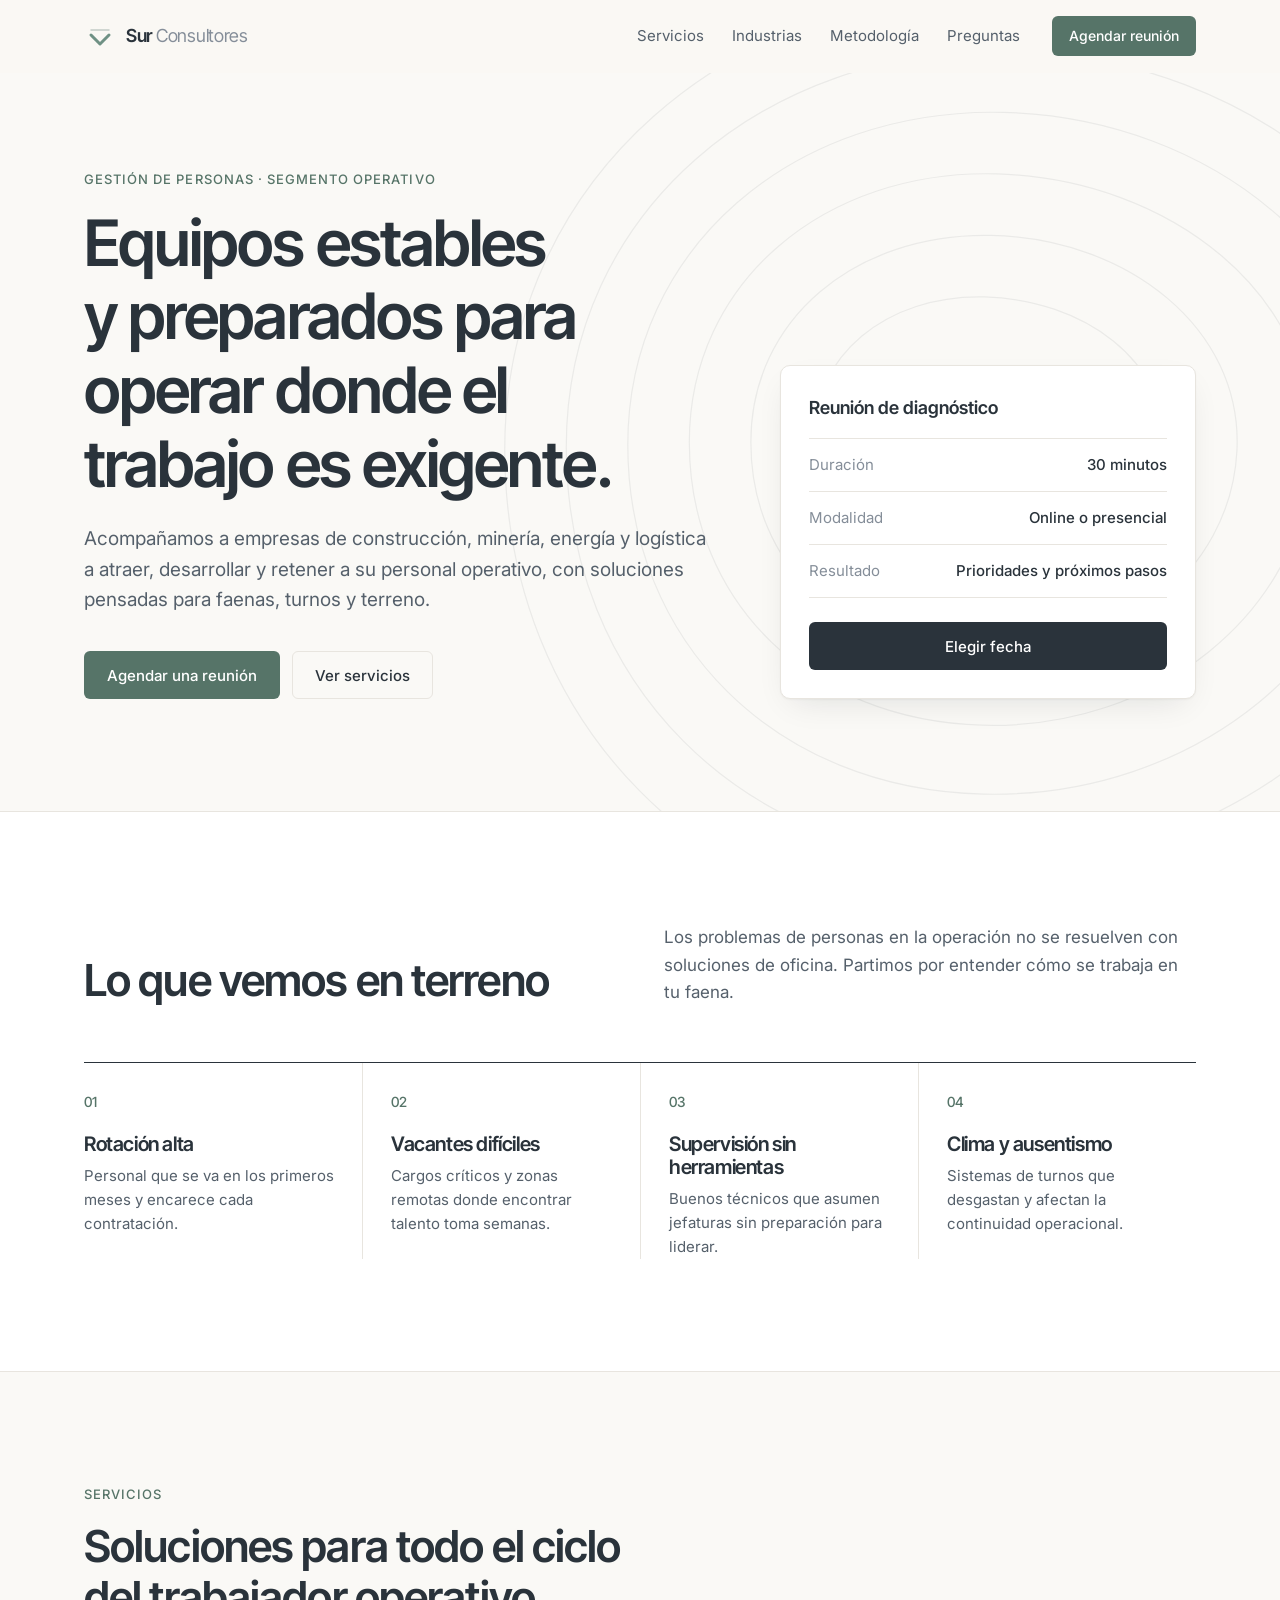
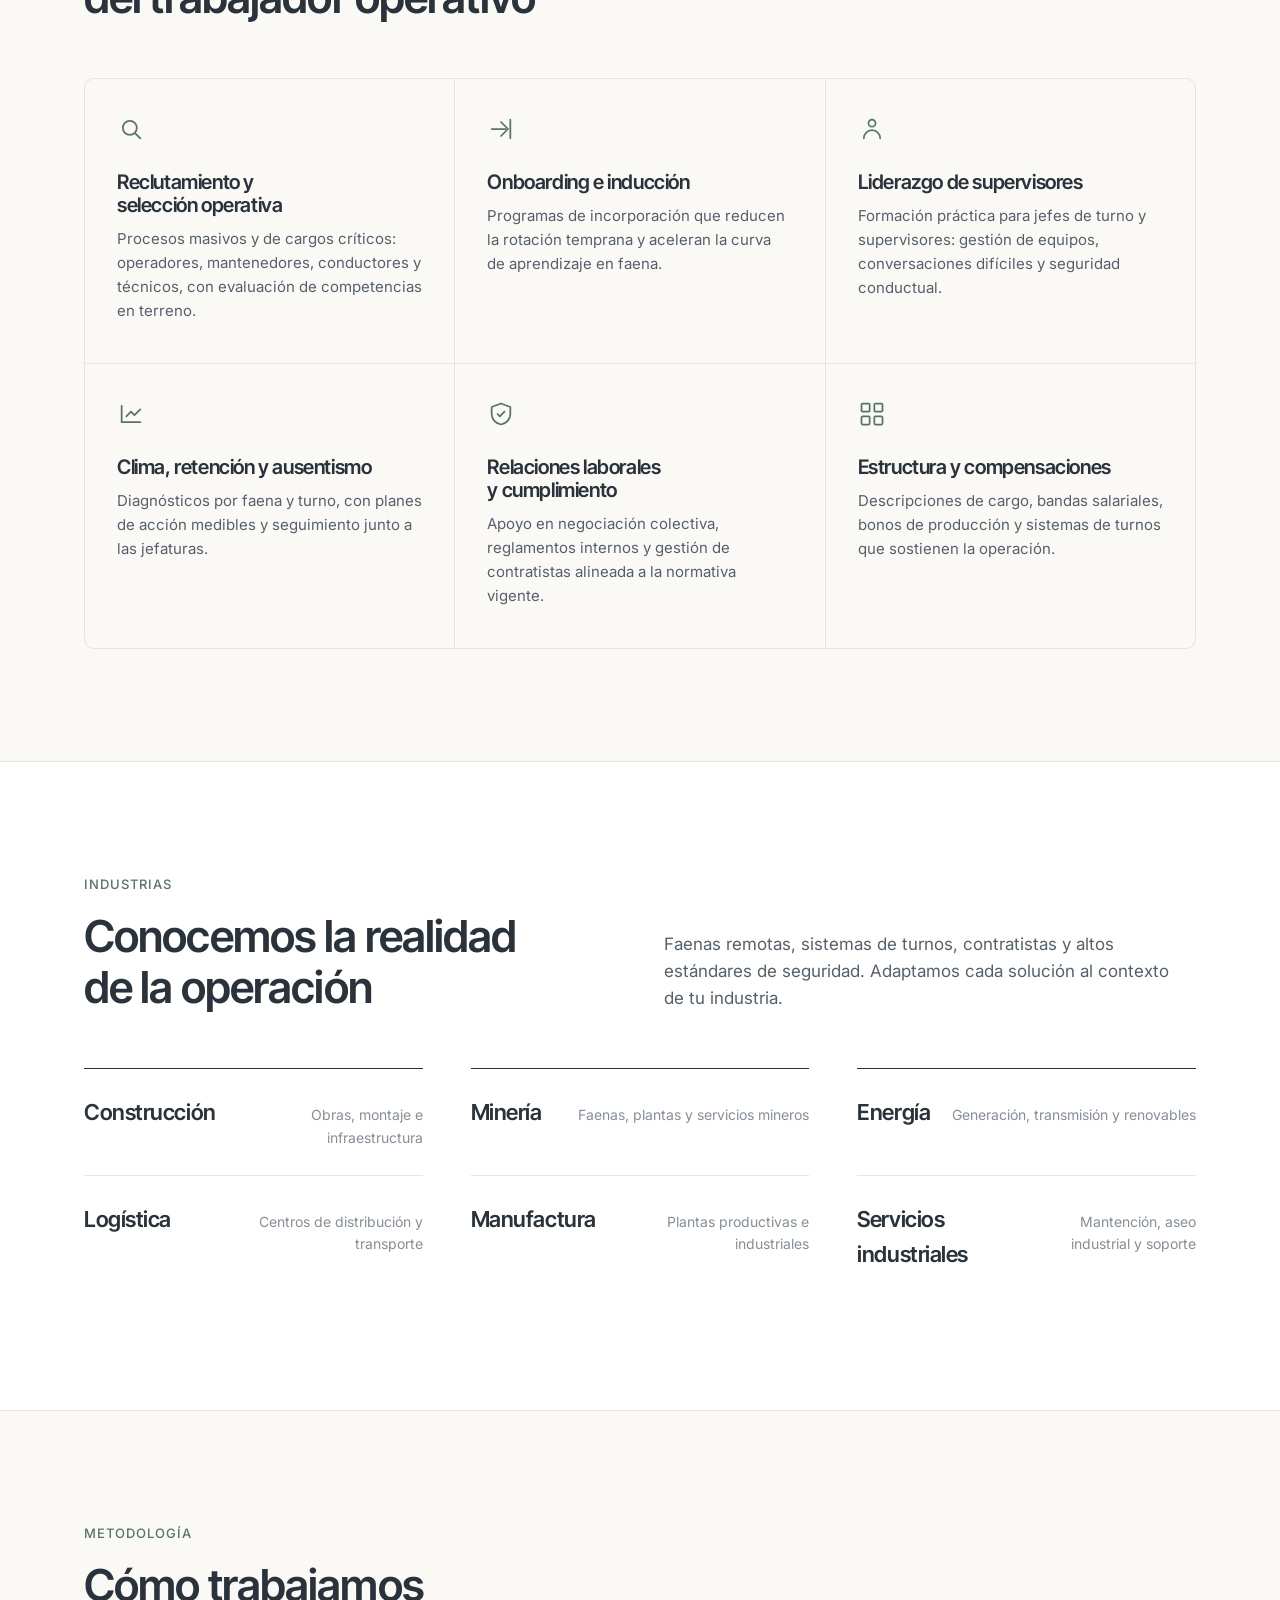
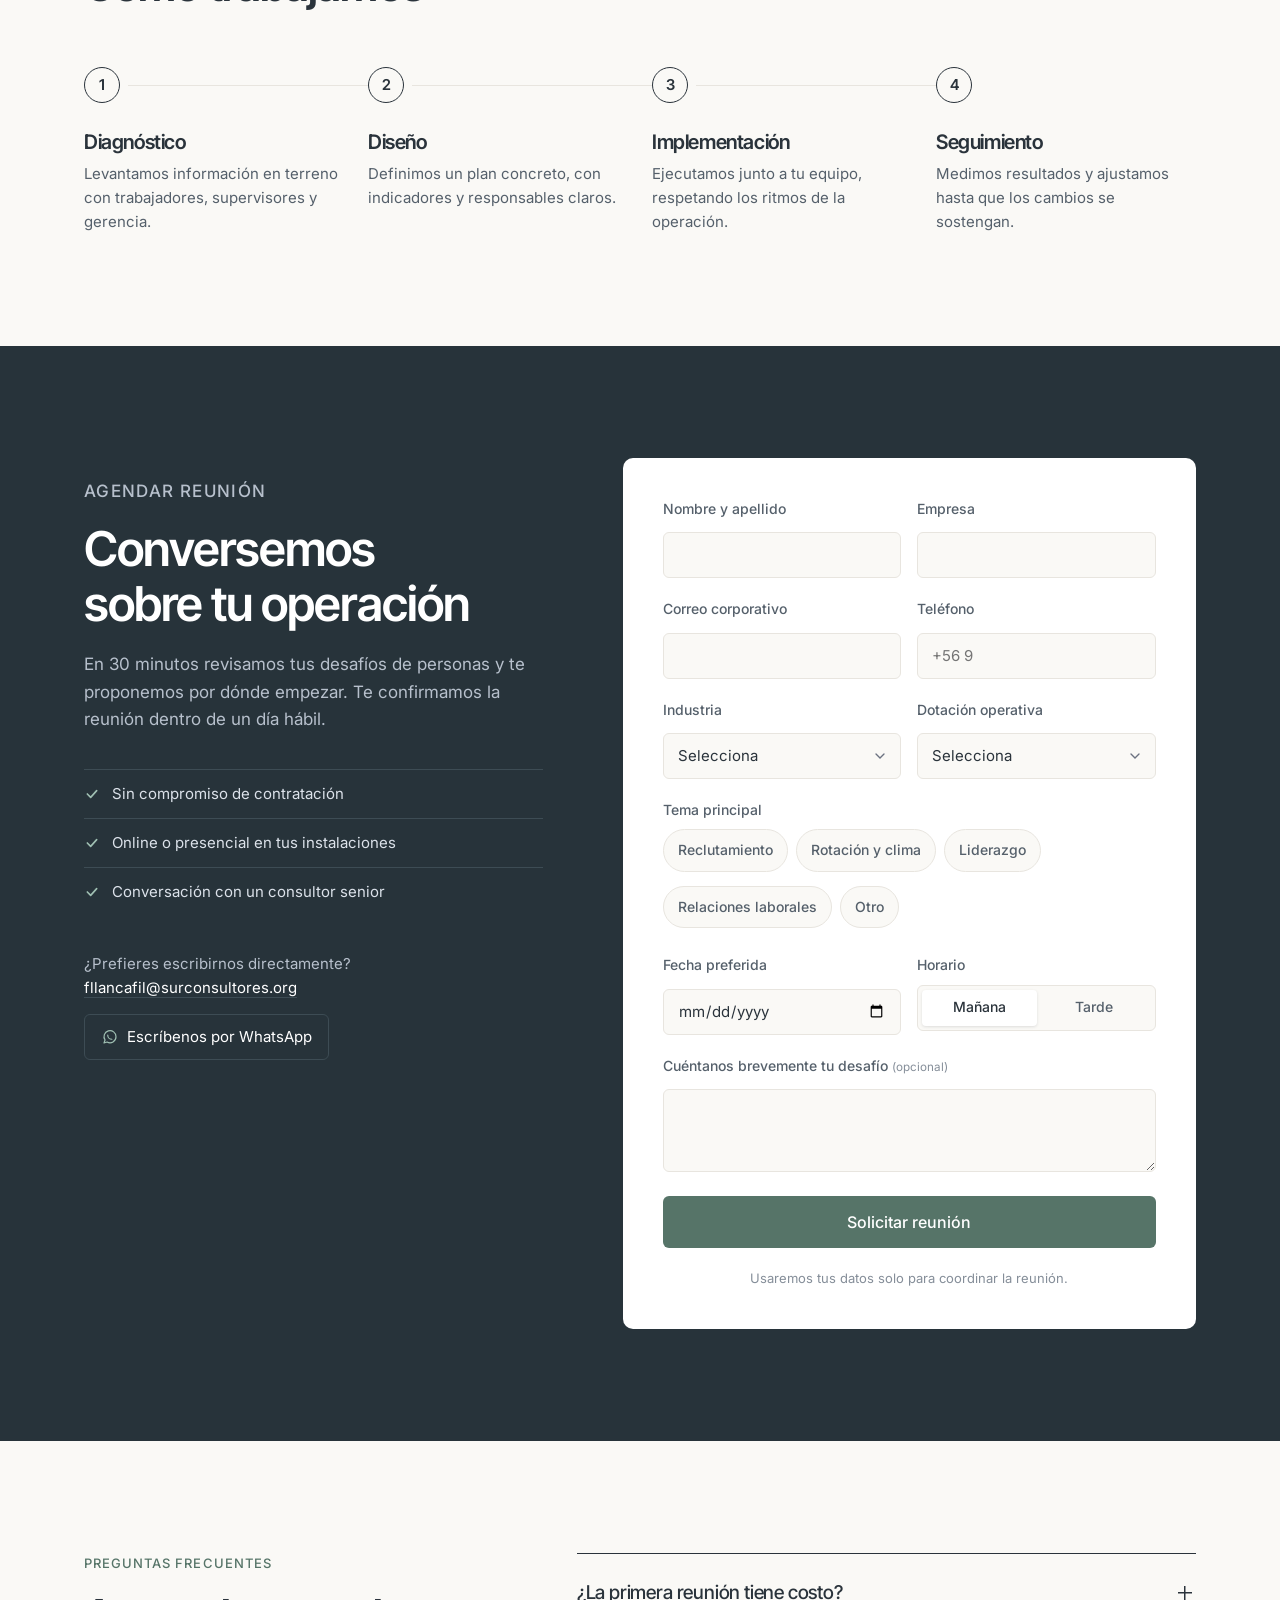
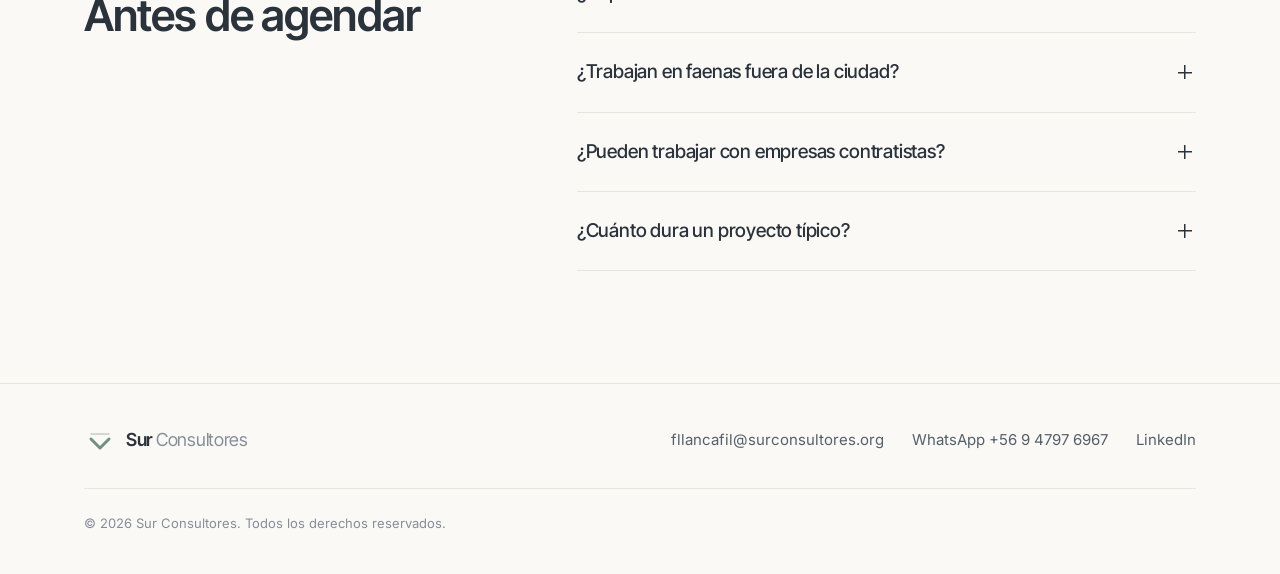
==== commit 74ccdc44: "Agrega el contacto real por WhatsApp Reemplaza el telefono de ejemplo por +56 9 4797 6967, que es so" ====
--- a/index.html
+++ b/index.html
@@ -220,6 +220,10 @@
           <div class="booking-contact">
             <p>¿Prefieres escribirnos directamente?</p>
             <a href="mailto:fllancafil@surconsultores.org">fllancafil@surconsultores.org</a>
+            <a class="whatsapp" href="https://wa.me/56947976967?text=Hola%2C%20me%20gustar%C3%ADa%20agendar%20una%20reuni%C3%B3n%20con%20Sur%20Consultores." target="_blank" rel="noopener">
+              <svg viewBox="0 0 24 24" aria-hidden="true"><path d="M20 11.7a8 8 0 0 1-11.9 7L4 20l1.4-4a8 8 0 1 1 14.6-4.3z"/><path d="M9 9.5c0 3 2.5 5.5 5.5 5.5"/></svg>
+              Escríbenos por WhatsApp
+            </a>
           </div>
         </div>
 
@@ -372,7 +376,7 @@
       </a>
       <div class="footer-links">
         <a href="mailto:fllancafil@surconsultores.org">fllancafil@surconsultores.org</a>
-        <a href="tel:+56900000000">+56 9 0000 0000</a>
+        <a href="https://wa.me/56947976967" target="_blank" rel="noopener">WhatsApp +56 9 4797 6967</a>
         <a href="https://www.linkedin.com/" target="_blank" rel="noopener">LinkedIn</a>
       </div>
       <p class="copyright">© <span id="year"></span> Sur Consultores. Todos los derechos reservados.</p>
--- a/styles.css
+++ b/styles.css
@@ -410,6 +410,25 @@
 .booking-contact { margin-top: 36px; font-size: 15px; color: #B7C0CC; }
 .booking-contact a { color: #fff; border-bottom: 1px solid var(--deep-line); transition: border-color .2s; }
 .booking-contact a:hover { border-color: #9FBFB2; }
+.booking-contact .whatsapp {
+  display: inline-flex;
+  align-items: center;
+  gap: 8px;
+  margin-top: 14px;
+  border-bottom: 0;
+  border: 1px solid var(--deep-line);
+  border-radius: var(--radius-sm);
+  padding: 10px 16px;
+}
+.booking-contact .whatsapp:hover { border-color: #9FBFB2; }
+.booking-contact .whatsapp svg {
+  width: 18px; height: 18px;
+  fill: none;
+  stroke: #9FBFB2;
+  stroke-width: 1.6;
+  stroke-linecap: round;
+  stroke-linejoin: round;
+}
 
 .booking-form {
   background: var(--surface);
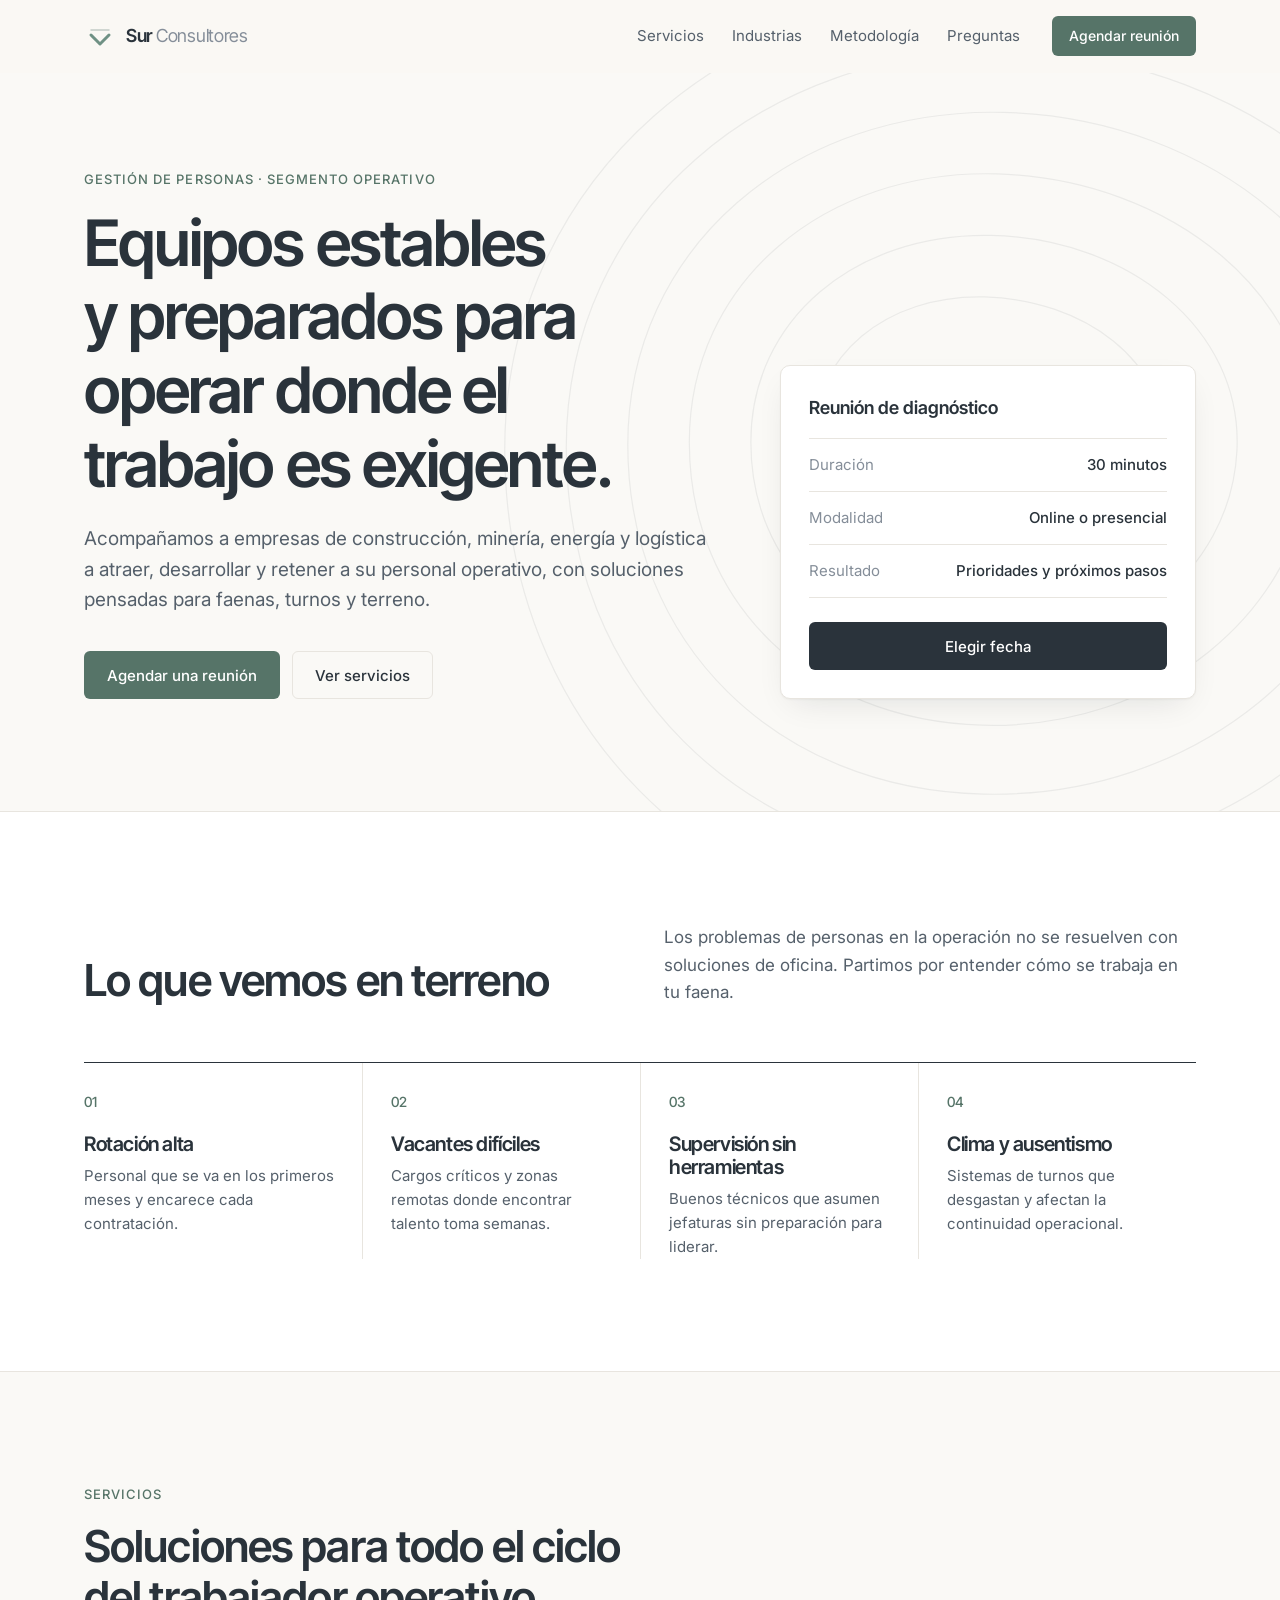
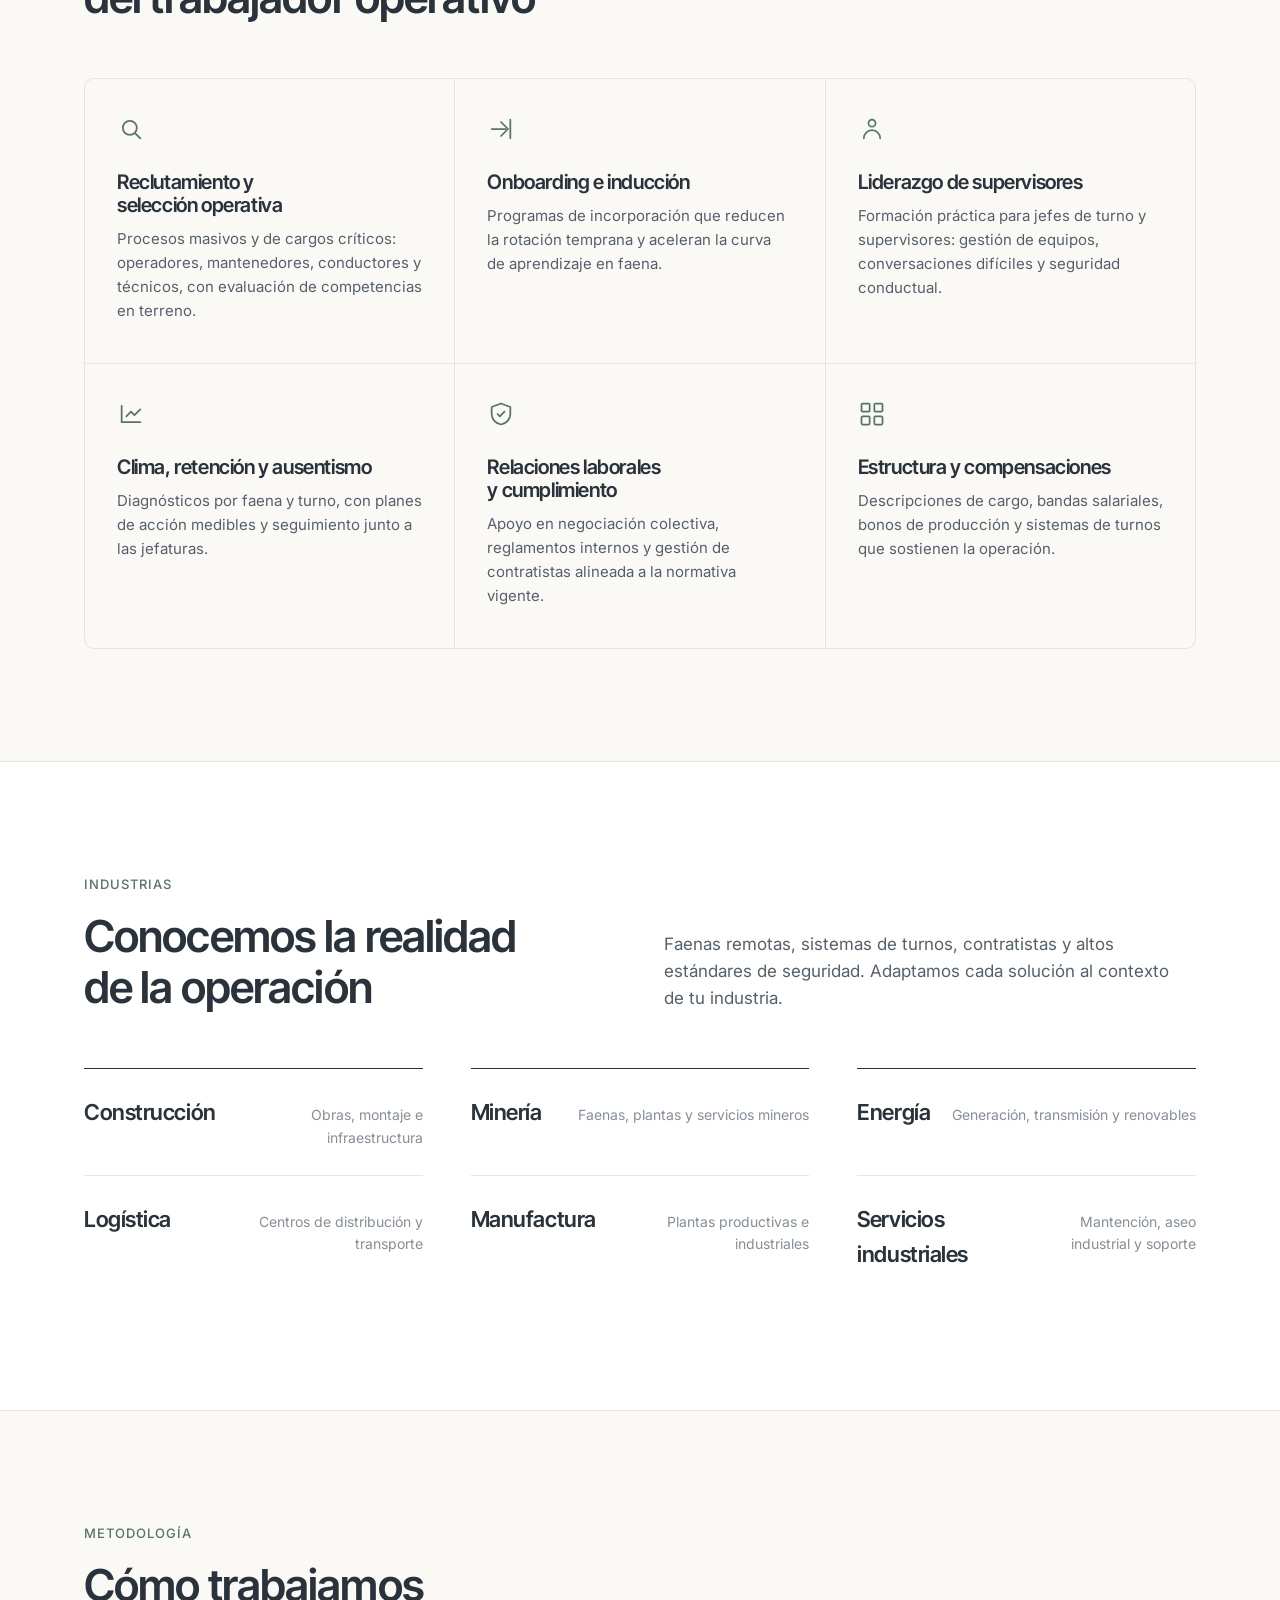
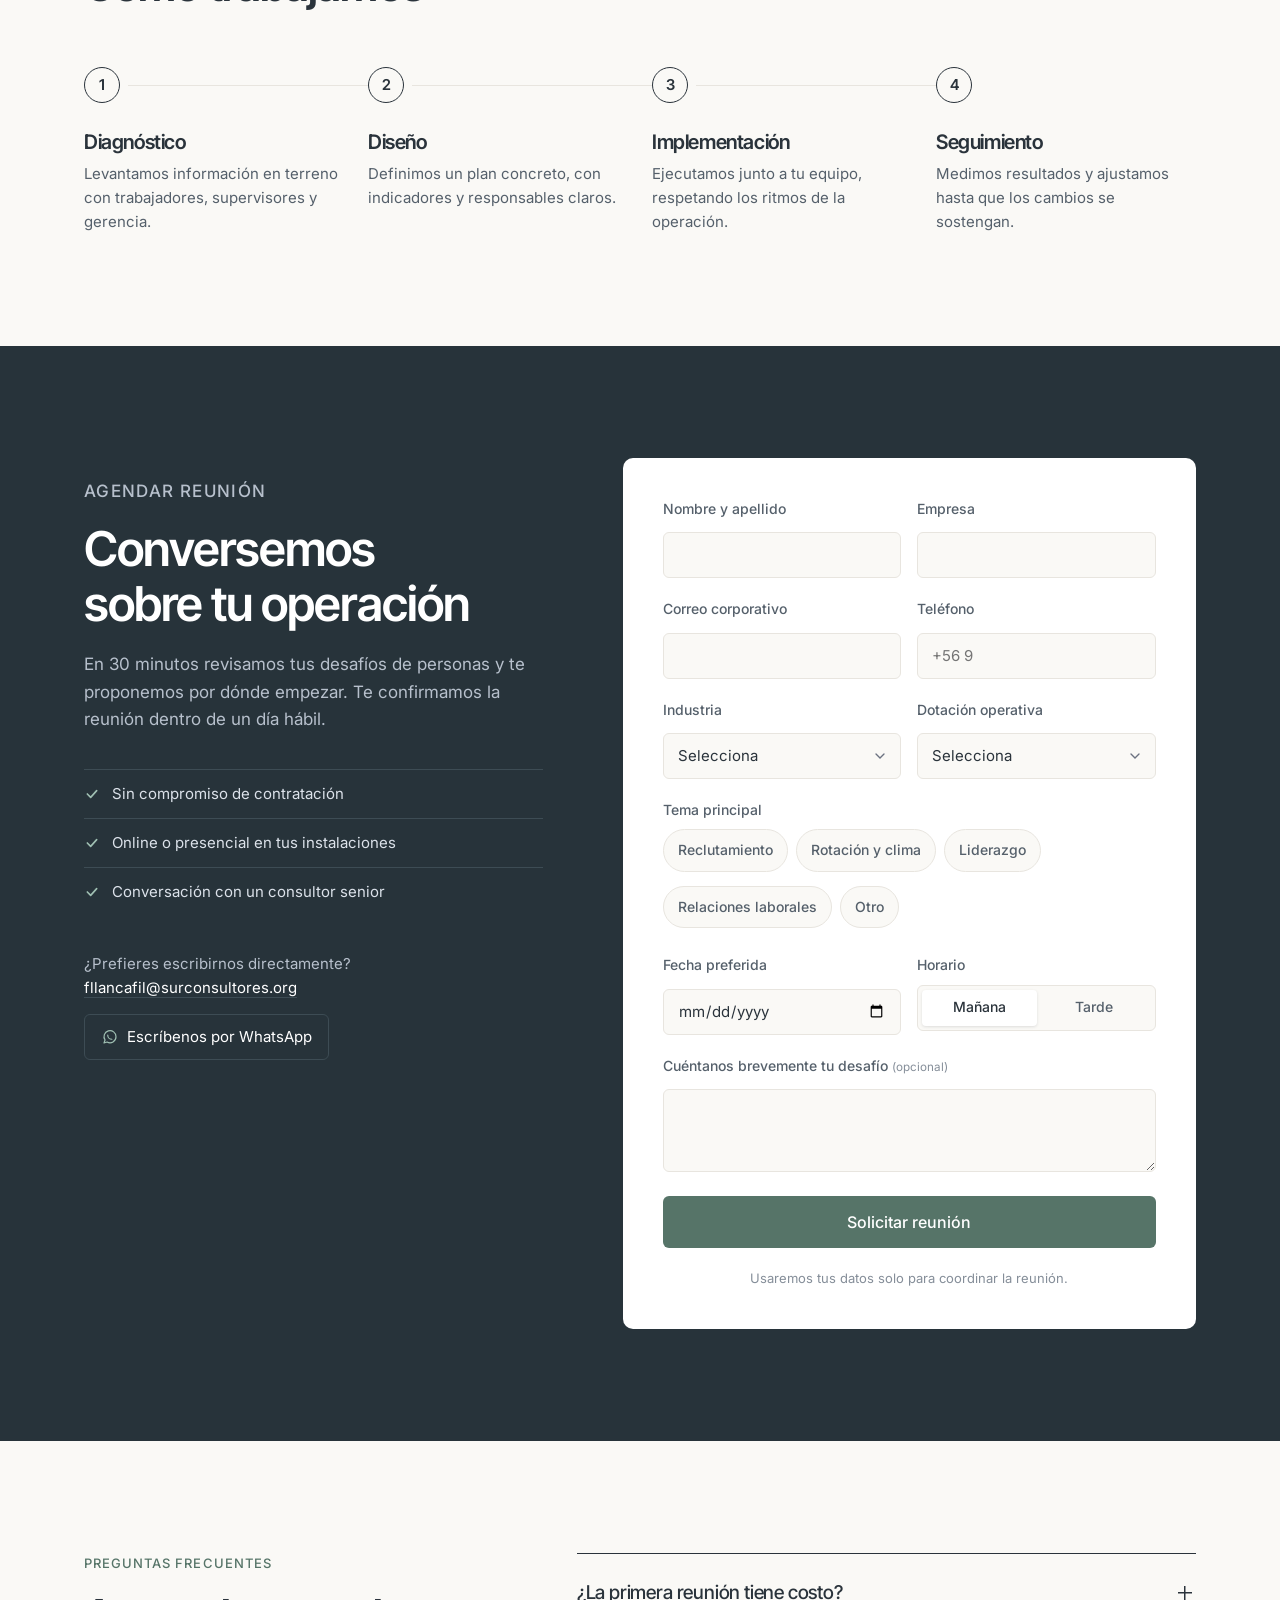
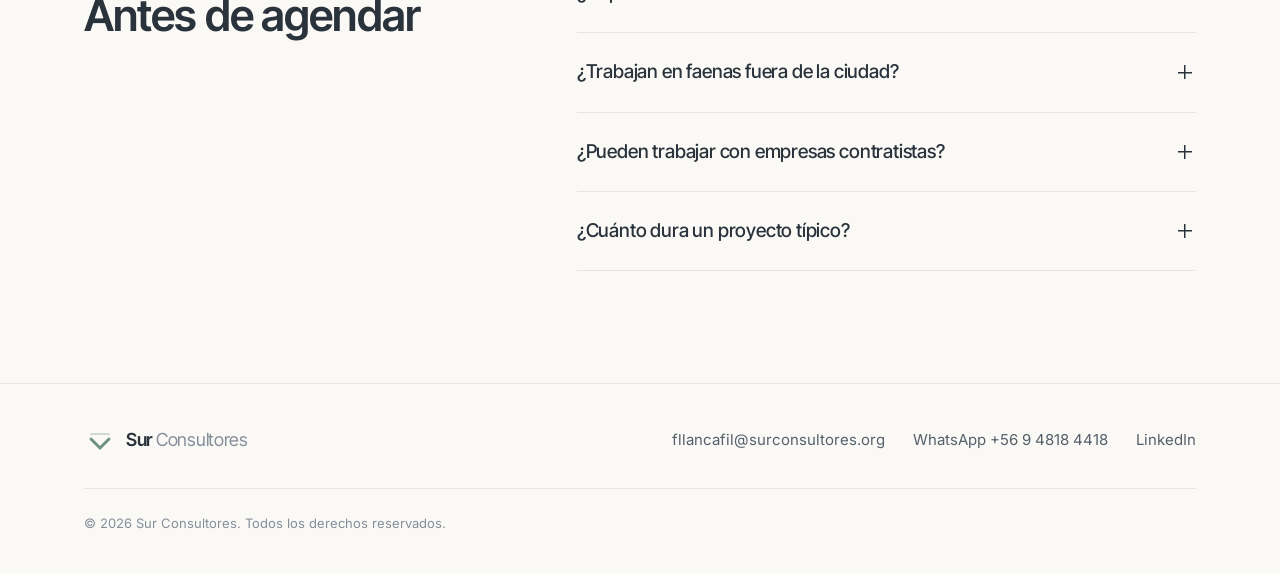
==== commit 5a971ab3: "Cambia el número de contacto y WhatsApp al +56 9 4818 4418 Co-Authored-By: Claude Opus 5.5 <noreply@" ====
--- a/index.html
+++ b/index.html
@@ -220,7 +220,7 @@
           <div class="booking-contact">
             <p>¿Prefieres escribirnos directamente?</p>
             <a href="mailto:fllancafil@surconsultores.org">fllancafil@surconsultores.org</a>
-            <a class="whatsapp" href="https://wa.me/56947976967?text=Hola%2C%20me%20gustar%C3%ADa%20agendar%20una%20reuni%C3%B3n%20con%20Sur%20Consultores." target="_blank" rel="noopener">
+            <a class="whatsapp" href="https://wa.me/56948184418?text=Hola%2C%20me%20gustar%C3%ADa%20agendar%20una%20reuni%C3%B3n%20con%20Sur%20Consultores." target="_blank" rel="noopener">
               <svg viewBox="0 0 24 24" aria-hidden="true"><path d="M20 11.7a8 8 0 0 1-11.9 7L4 20l1.4-4a8 8 0 1 1 14.6-4.3z"/><path d="M9 9.5c0 3 2.5 5.5 5.5 5.5"/></svg>
               Escríbenos por WhatsApp
             </a>
@@ -376,8 +376,8 @@
       </a>
       <div class="footer-links">
         <a href="mailto:fllancafil@surconsultores.org">fllancafil@surconsultores.org</a>
-        <a href="https://wa.me/56947976967" target="_blank" rel="noopener">WhatsApp +56 9 4797 6967</a>
-        <a href="https://www.linkedin.com/" target="_blank" rel="noopener">LinkedIn</a>
+        <a href="https://wa.me/56948184418" target="_blank" rel="noopener">WhatsApp +56 9 4818 4418</a>
+        <a href="https://www.linkedin.com/in/fernando-llancafil/" target="_blank" rel="noopener">LinkedIn</a>
       </div>
       <p class="copyright">© <span id="year"></span> Sur Consultores. Todos los derechos reservados.</p>
     </div>
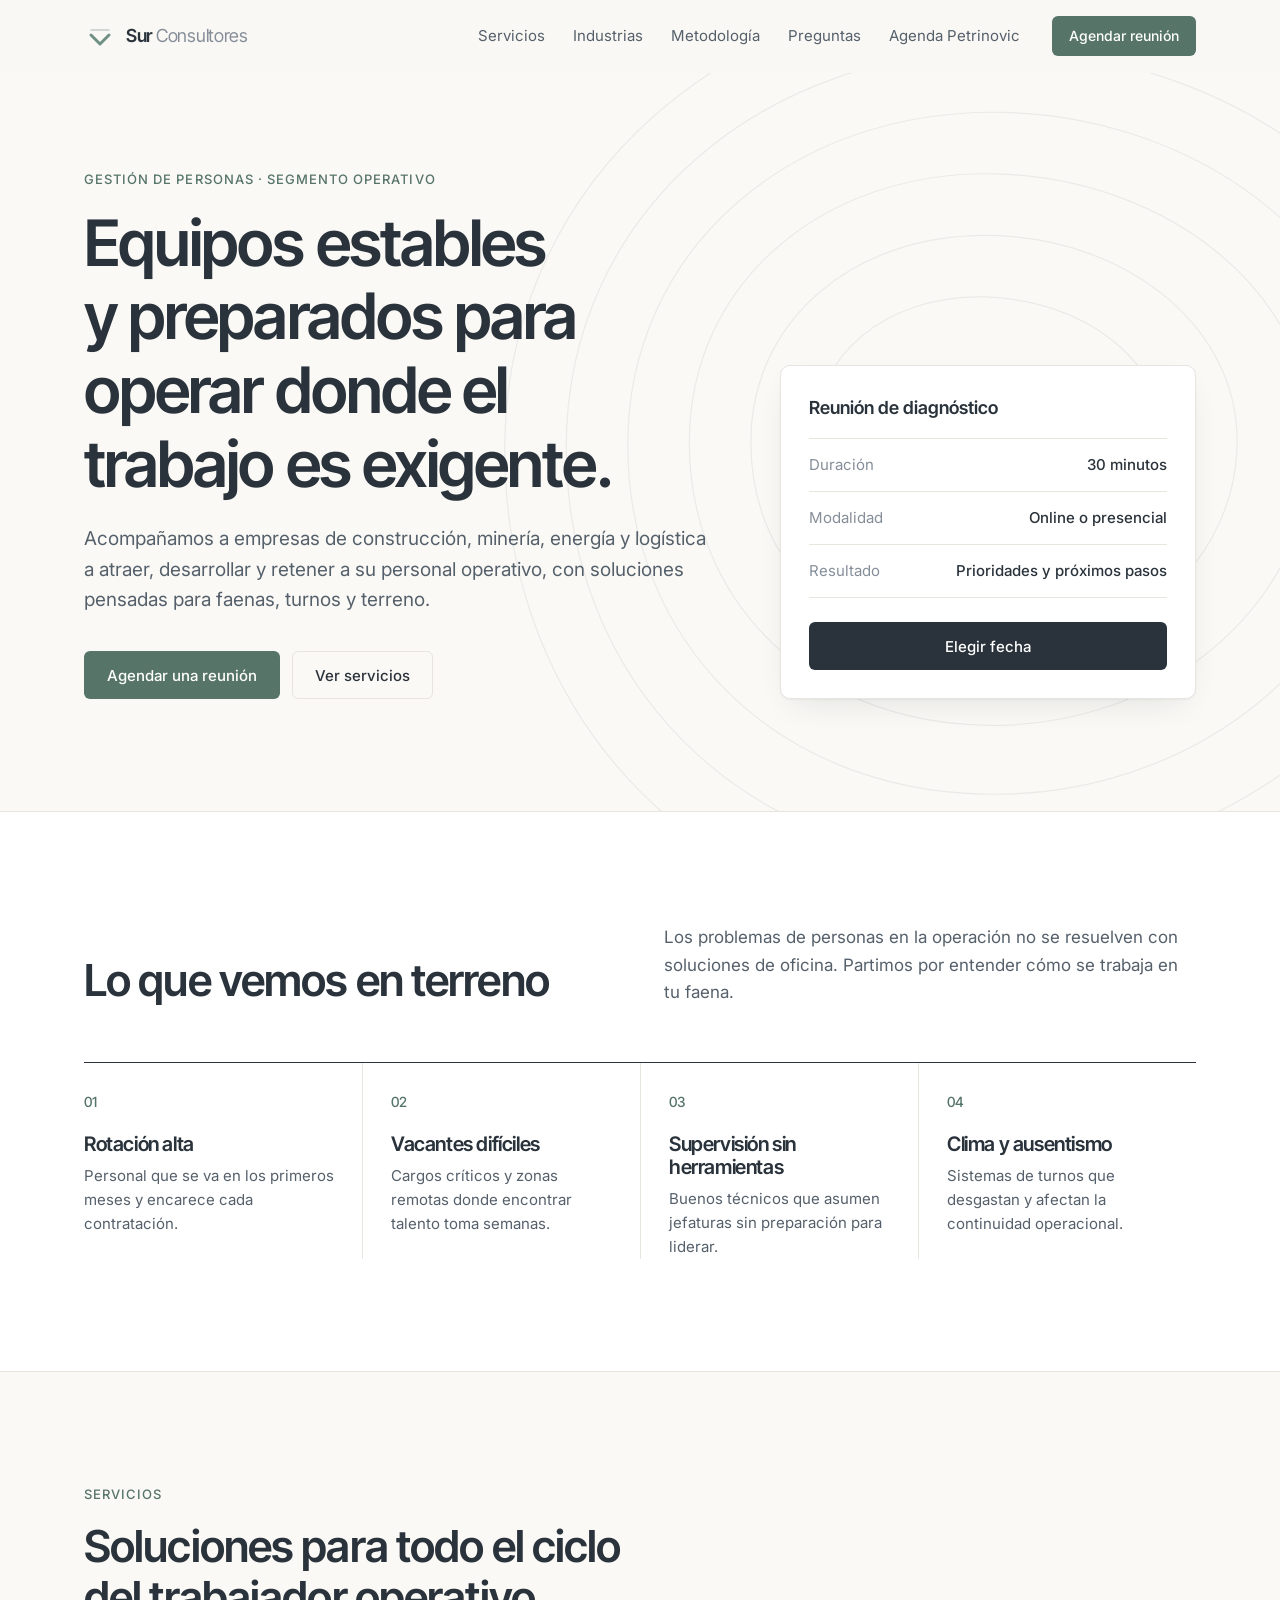
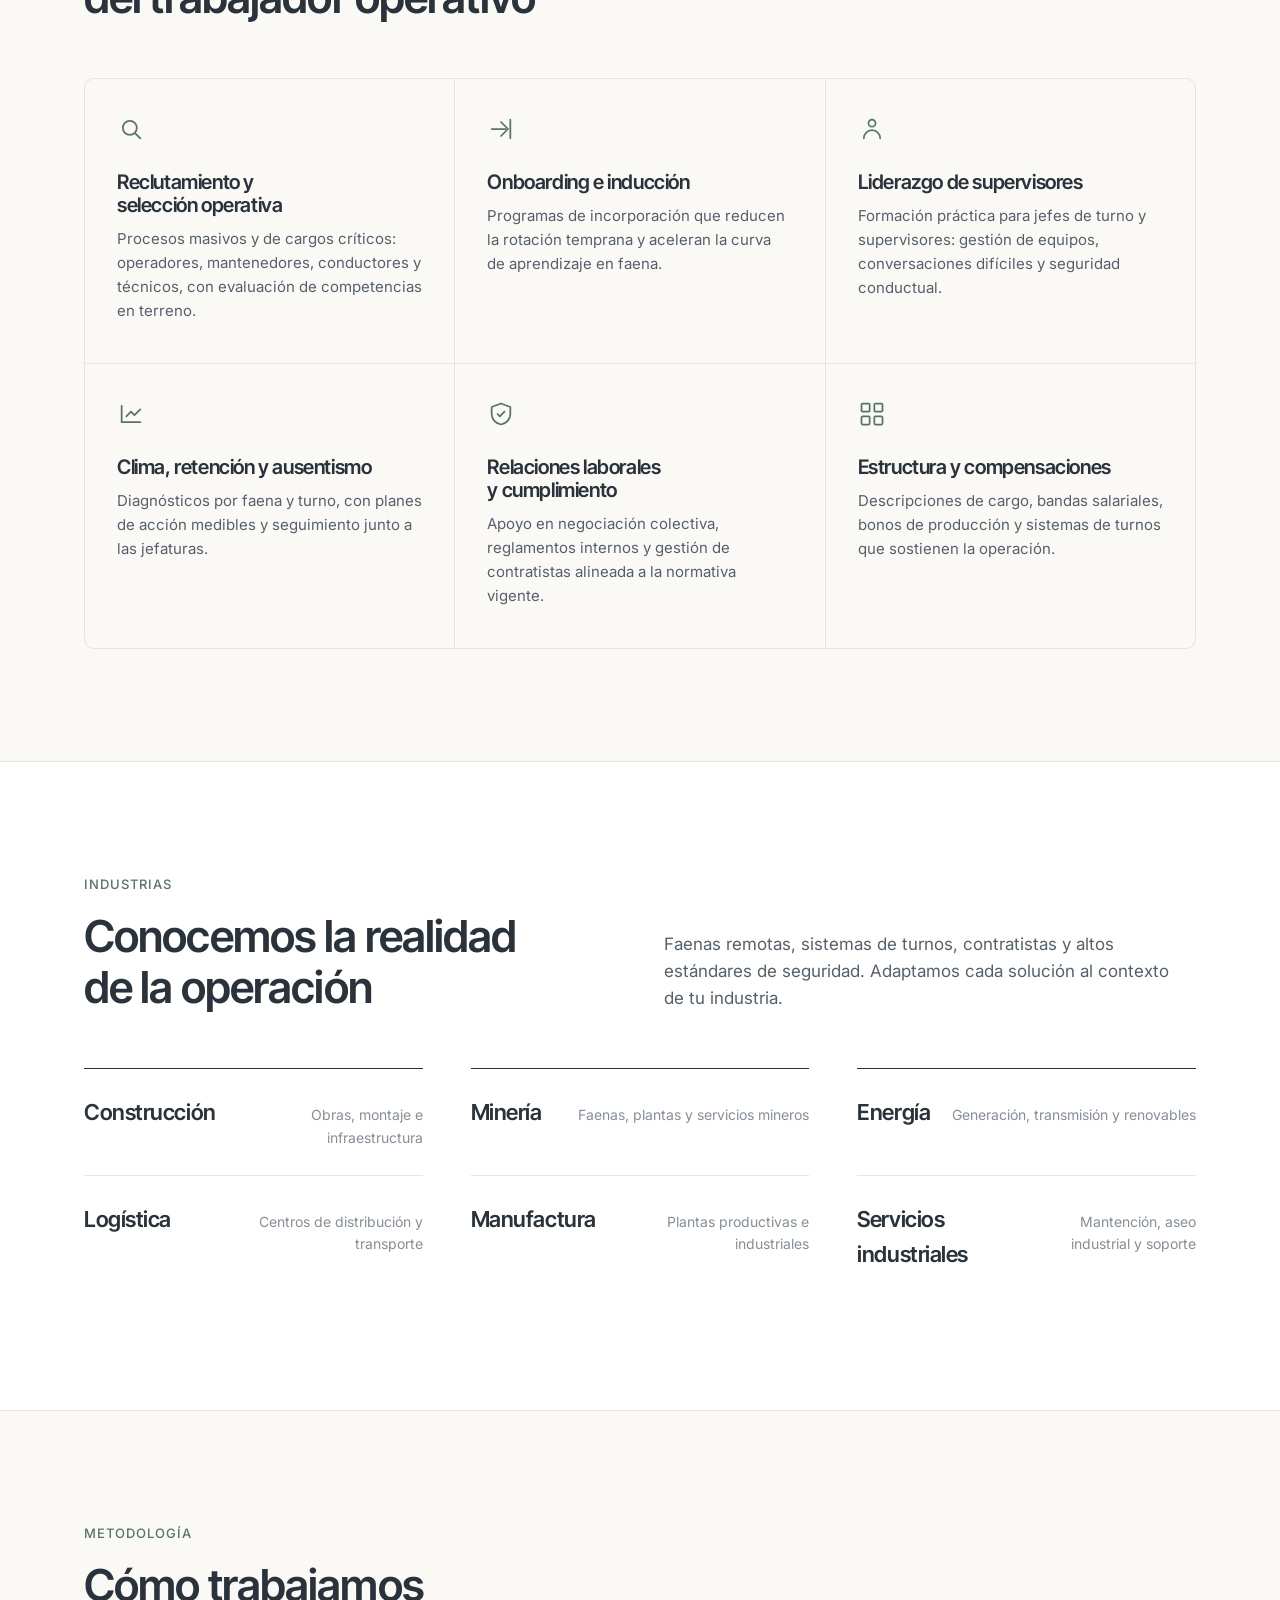
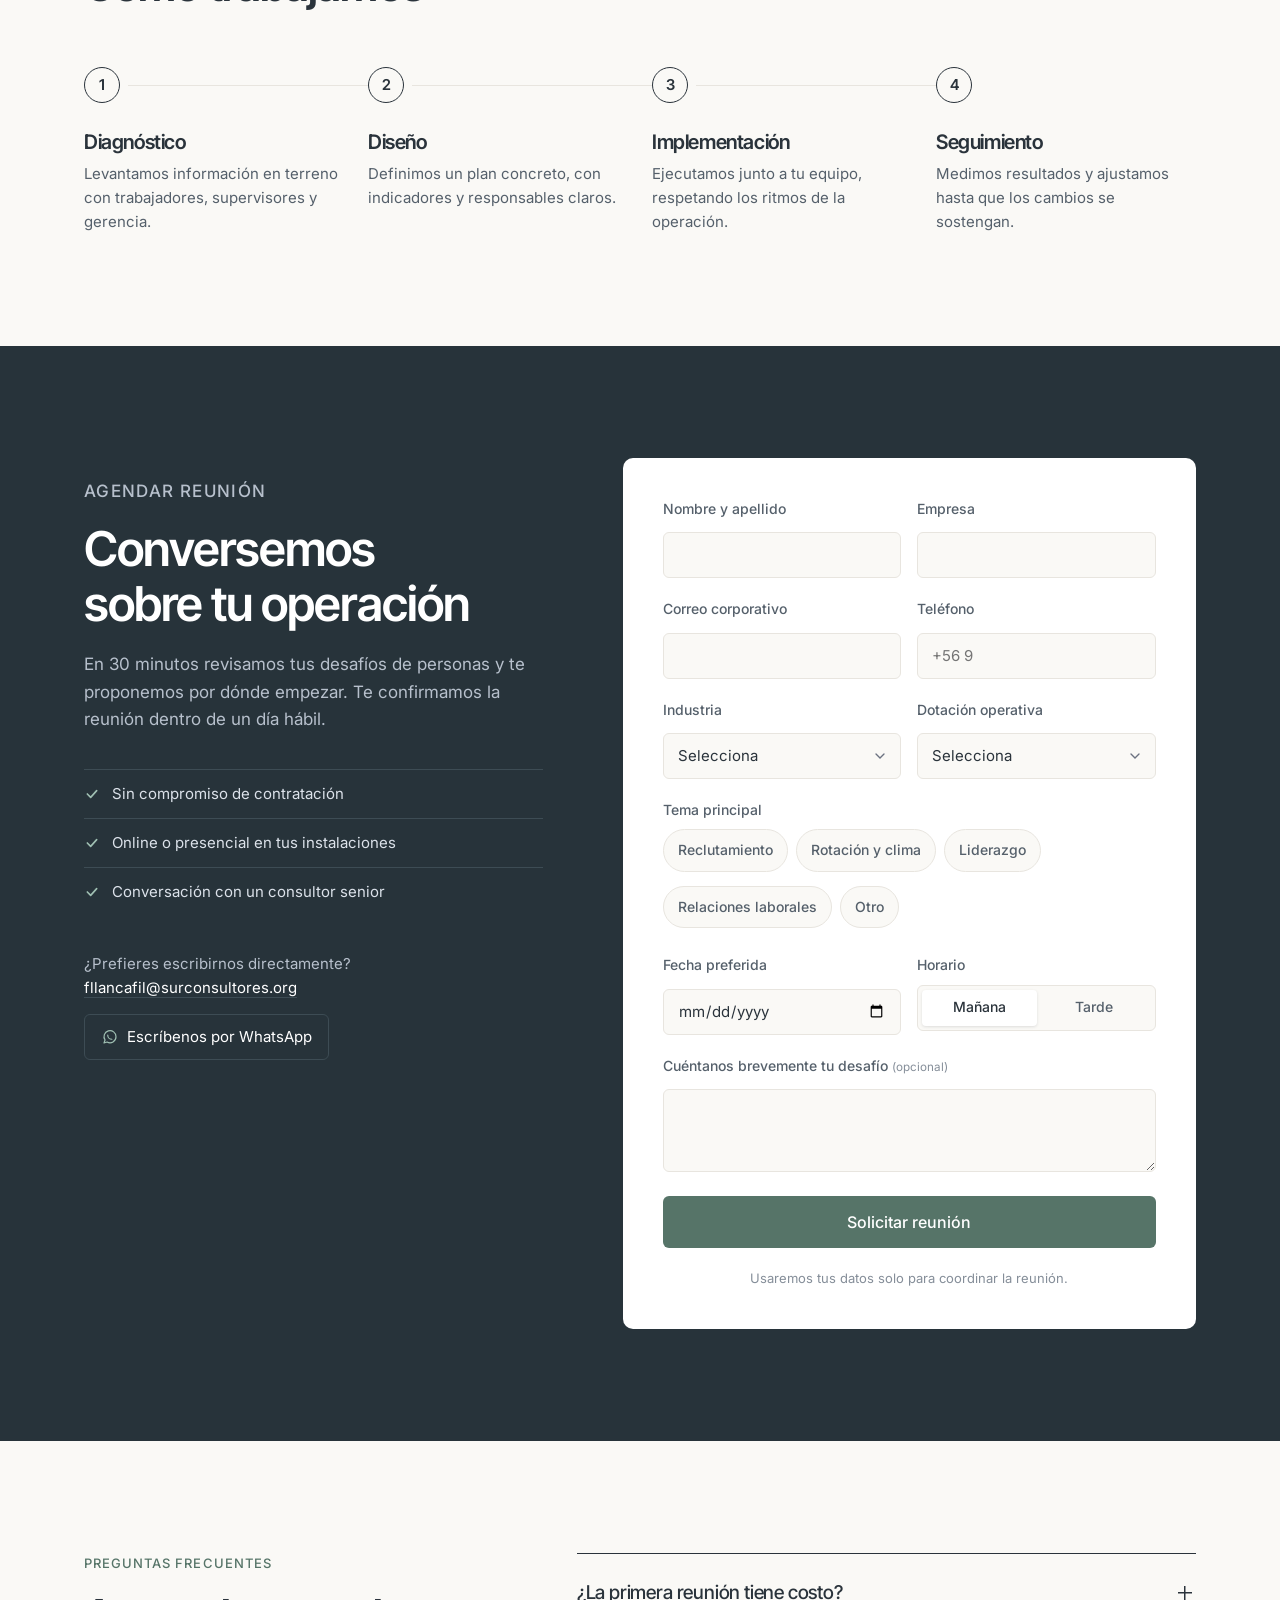
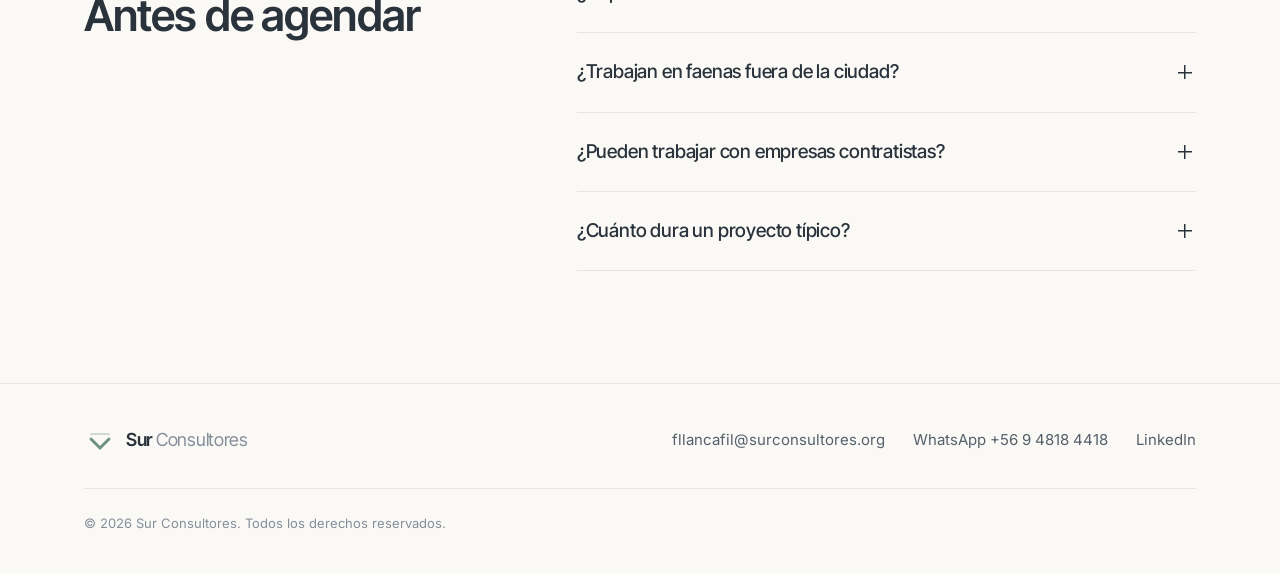
==== commit 92028c5d: "Agrega la Agenda Petrinovic para reservar cupos de exámenes Nueva página con calendario de lunes a v" ====
--- a/index.html
+++ b/index.html
@@ -29,6 +29,7 @@
         <a href="#industrias">Industrias</a>
         <a href="#metodologia">Metodología</a>
         <a href="#preguntas">Preguntas</a>
+        <a href="agenda-petrinovic.html">Agenda Petrinovic</a>
       </nav>
 
       <a href="#agendar" class="btn btn-primary btn-sm header-cta">Agendar reunión</a>
@@ -43,6 +44,7 @@
       <a href="#industrias">Industrias</a>
       <a href="#metodologia">Metodología</a>
       <a href="#preguntas">Preguntas</a>
+      <a href="agenda-petrinovic.html">Agenda Petrinovic</a>
       <a href="#agendar" class="btn btn-primary">Agendar reunión</a>
     </nav>
   </header>
--- a/styles.css
+++ b/styles.css
@@ -154,6 +154,7 @@
 .main-nav { display: flex; gap: 28px; margin-left: auto; }
 .main-nav a {
   font-size: 15px;
+  white-space: nowrap;
   color: var(--ink-2);
   transition: color .2s;
 }
@@ -577,6 +578,121 @@
 }
 .faq-list details[open] summary::after { transform: translateY(-50%) rotate(45deg); }
 .faq-list details p { padding: 0 40px 24px 0; color: var(--ink-2); }
+
+/* ---------- Agenda Petrinovic ---------- */
+.main-nav a[aria-current="page"] { color: var(--ink); font-weight: 500; }
+.mobile-nav a[aria-current="page"] { color: var(--accent); font-weight: 500; }
+
+.agenda { padding-top: 72px; }
+.agenda .section-head { margin-bottom: 40px; }
+.agenda h1 { font-size: clamp(32px, 4vw, 48px); max-width: 18ch; }
+
+.agenda-grid {
+  display: grid;
+  grid-template-columns: minmax(0, 1fr) minmax(0, 1fr);
+  gap: 24px;
+  align-items: start;
+}
+.agenda-card {
+  display: grid;
+  gap: 24px;
+  background: var(--surface);
+  border: 1px solid var(--line);
+  border-radius: var(--radius);
+  padding: 32px;
+}
+.step-tag {
+  display: inline-grid;
+  place-items: center;
+  width: 22px; height: 22px;
+  margin-right: 6px;
+  border-radius: 50%;
+  background: var(--accent-soft);
+  color: var(--accent);
+  font: 600 12px/1 var(--font-head);
+}
+.agenda-subtitle {
+  font-size: 14px;
+  font-weight: 500;
+  color: var(--ink-2);
+  padding-top: 24px;
+  border-top: 1px solid var(--line);
+  margin-bottom: -8px;
+}
+
+/* calendario */
+.calendar {
+  border: 1px solid var(--line);
+  border-radius: var(--radius-sm);
+  padding: 16px;
+  background: var(--bg);
+}
+.calendar-field.invalid .calendar { border-color: var(--error); }
+.calendar-head { display: flex; align-items: center; justify-content: space-between; margin-bottom: 12px; }
+.calendar-title { font: 600 17px/1 var(--font-head); }
+.calendar-nav {
+  width: 36px; height: 36px;
+  display: grid; place-items: center;
+  border: 1px solid var(--line);
+  border-radius: var(--radius-sm);
+  background: var(--surface);
+  cursor: pointer;
+  transition: border-color .2s;
+}
+.calendar-nav:hover:not(:disabled) { border-color: var(--ink); }
+.calendar-nav:disabled { opacity: .35; cursor: default; }
+.calendar-nav svg { width: 18px; height: 18px; fill: none; stroke: var(--ink); stroke-width: 2; stroke-linecap: round; stroke-linejoin: round; }
+
+.calendar-weekdays, .calendar-days { display: grid; grid-template-columns: repeat(7, minmax(0, 1fr)); gap: 4px; }
+.calendar-weekdays span { text-align: center; font-size: 12px; font-weight: 500; color: var(--muted); padding: 4px 0; }
+
+.day {
+  display: flex;
+  flex-direction: column;
+  align-items: center;
+  justify-content: center;
+  gap: 2px;
+  min-height: 52px;
+  padding: 4px 0;
+  border: 1px solid var(--line);
+  border-radius: var(--radius-sm);
+  background: var(--surface);
+  color: var(--ink);
+  font: 500 15px/1 var(--font-body);
+  cursor: pointer;
+  transition: border-color .2s, background-color .2s, color .2s;
+}
+.day small { font-size: 11px; font-weight: 400; color: var(--accent); }
+.day:hover:not(:disabled) { border-color: var(--ink); }
+.day:disabled { cursor: default; background: transparent; border-color: transparent; color: var(--mark-soft); }
+.day.pocos small { color: #A0703A; }
+.day.lleno small { color: var(--error); }
+.day[aria-checked="true"] { background: var(--ink); border-color: var(--ink); color: #fff; }
+.day[aria-checked="true"] small { color: #CFE0D8; }
+.day-empty { min-height: 52px; }
+.calendar-legend { margin-top: 12px; font-size: 13px; color: var(--muted); }
+
+/* cupos */
+.cupos-row { display: flex; align-items: center; gap: 16px; }
+.field .cupos-row input { width: 120px; flex: none; font-size: 17px; font-weight: 500; }
+.cupos-hint { font-size: 14px; color: var(--ink-2); }
+
+.agenda-summary {
+  padding: 16px;
+  border-radius: var(--radius-sm);
+  background: var(--accent-soft);
+  font-size: 15px;
+  color: var(--ink);
+}
+.agenda-summary[hidden] { display: none; }
+.agenda-form .btn-primary { height: 52px; font-size: 16px; }
+.agenda-form .btn[disabled] { opacity: .7; cursor: progress; }
+.agenda-form .form-success {
+  background: var(--surface);
+  border: 1px solid var(--line);
+  border-radius: var(--radius);
+}
+.agenda-form .form-success .btn { margin-top: 28px; }
 
 /* ---------- Footer ---------- */
 .site-footer { border-top: 1px solid var(--line); padding: 40px 0; }
@@ -621,9 +737,14 @@
   .booking-grid { grid-template-columns: 1fr; gap: 48px; }
   .booking-intro { position: static; }
   .faq-grid { grid-template-columns: 1fr; gap: 0; }
-}
-
-@media (max-width: 820px) {
+  .main-nav { gap: 22px; }
+}
+
+@media (max-width: 900px) {
+  .agenda-grid { grid-template-columns: 1fr; }
+}
+
+@media (max-width: 980px) {
   .main-nav, .header-cta { display: none; }
   .nav-toggle { display: block; }
 }
@@ -652,6 +773,12 @@
   .steps { grid-template-columns: 1fr; row-gap: 36px; }
   .steps li::before { display: none; }
   .booking-form { padding: 24px 20px; }
+  .agenda { padding-top: 48px; }
+  .agenda-card { padding: 24px 16px; }
+  .calendar { padding: 12px 8px; }
+  .day { min-height: 46px; font-size: 14px; }
+  .day small { font-size: 11px; }
+  .cupos-palabra { display: none; }
   .field-row { grid-template-columns: 1fr; }
   .faq-list summary { font-size: 17px; }
   .footer-links { margin-left: 0; }
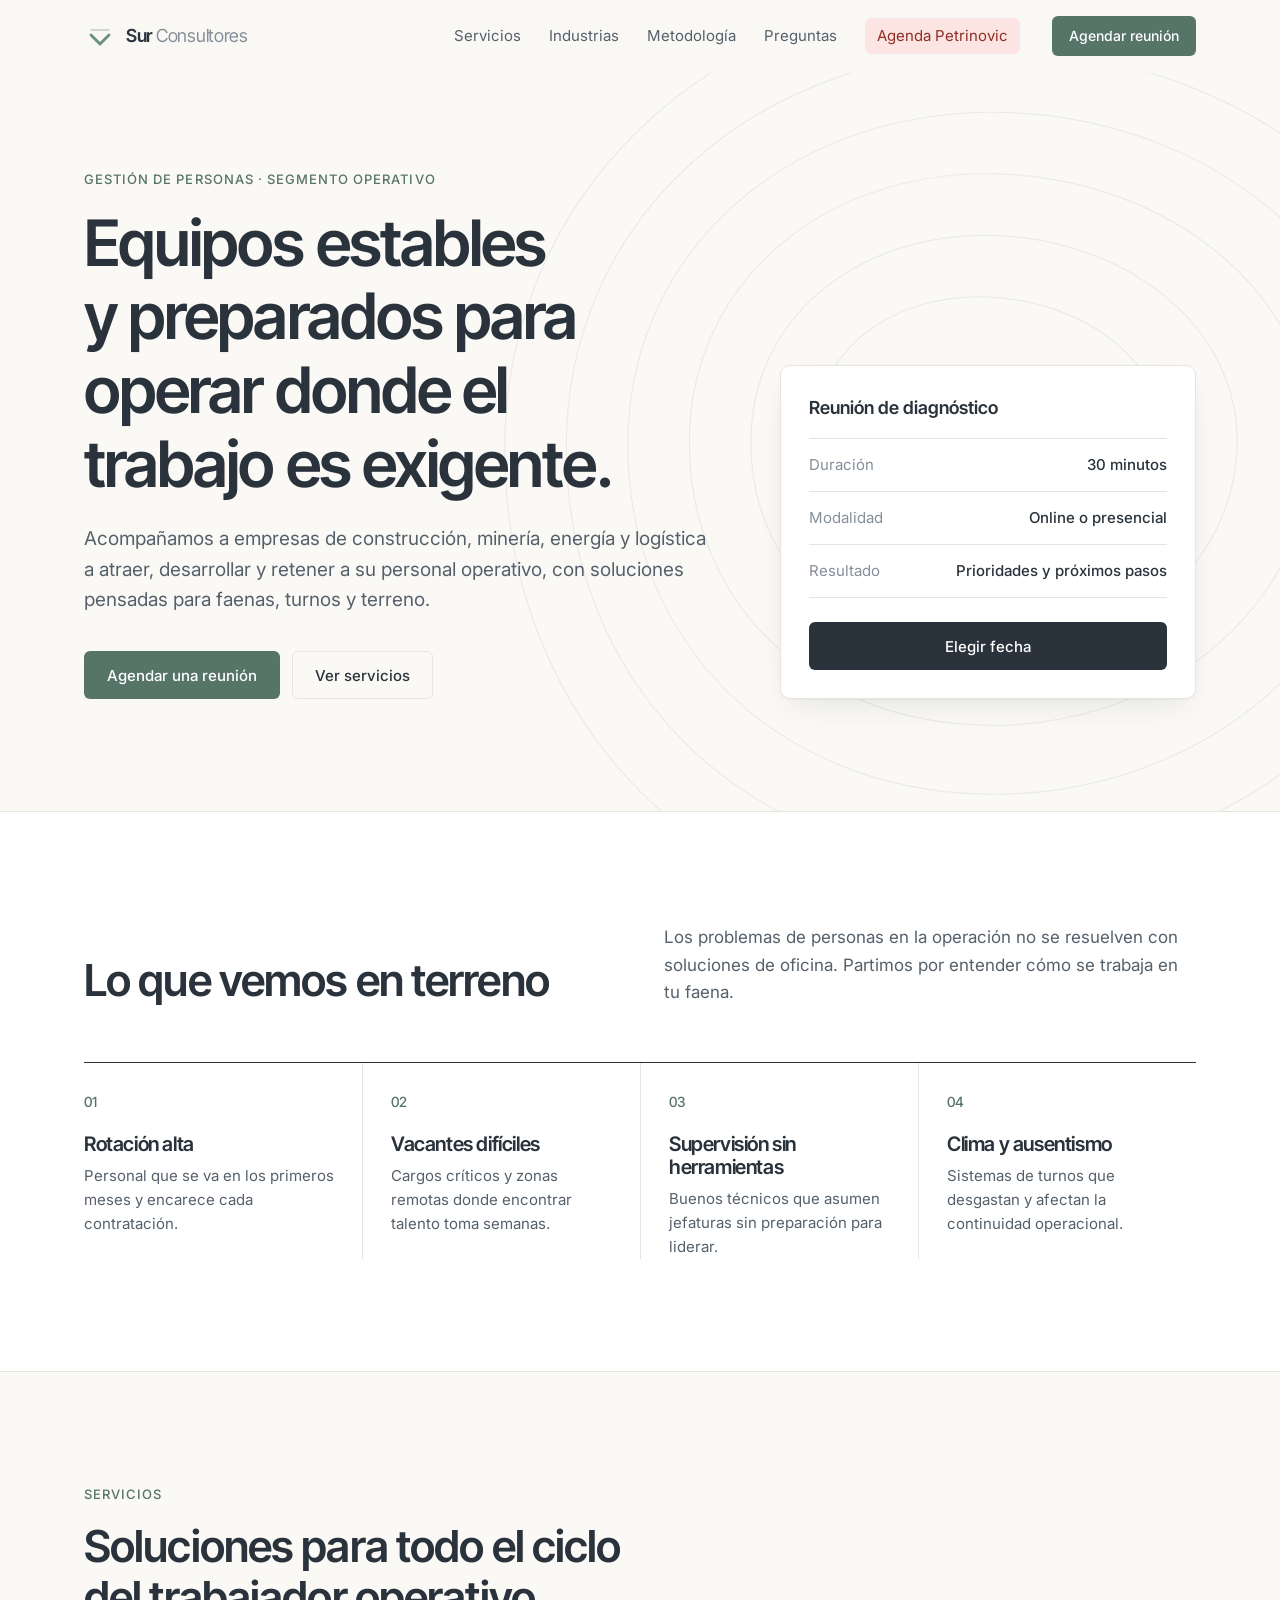
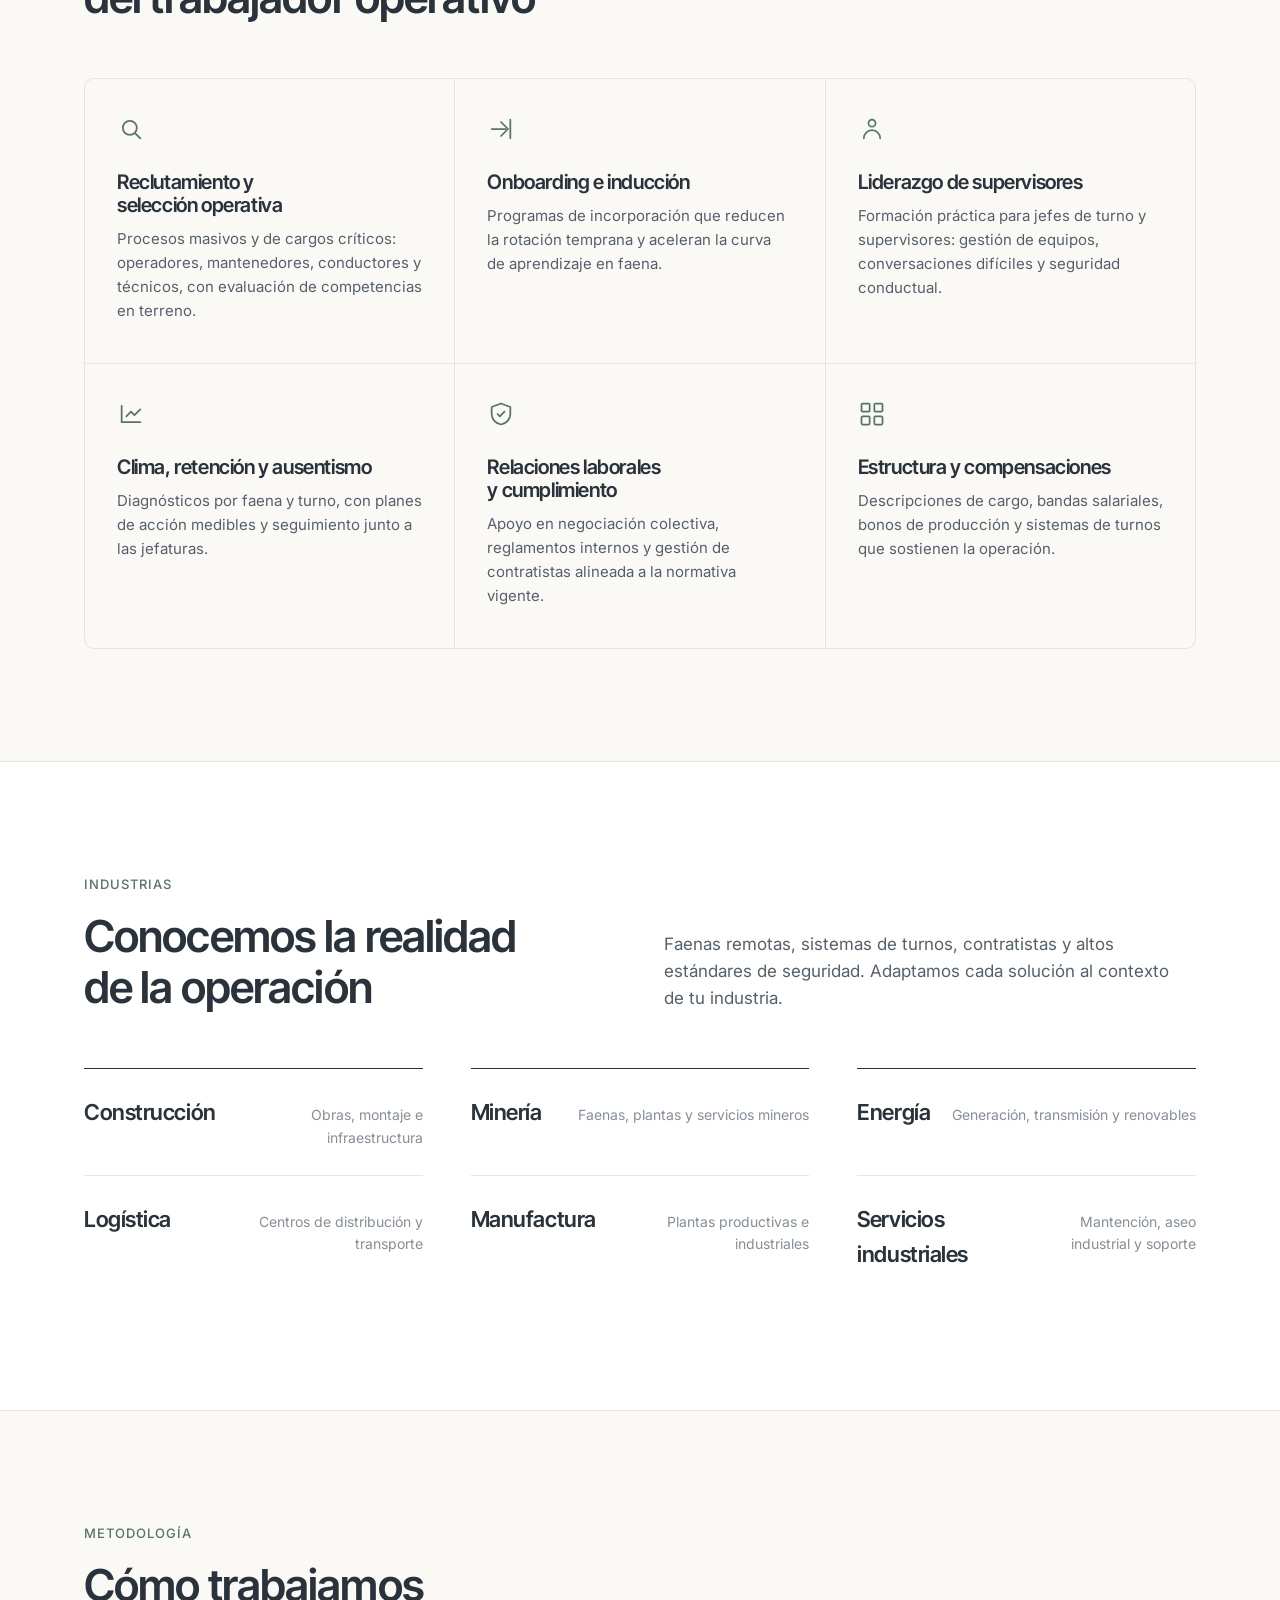
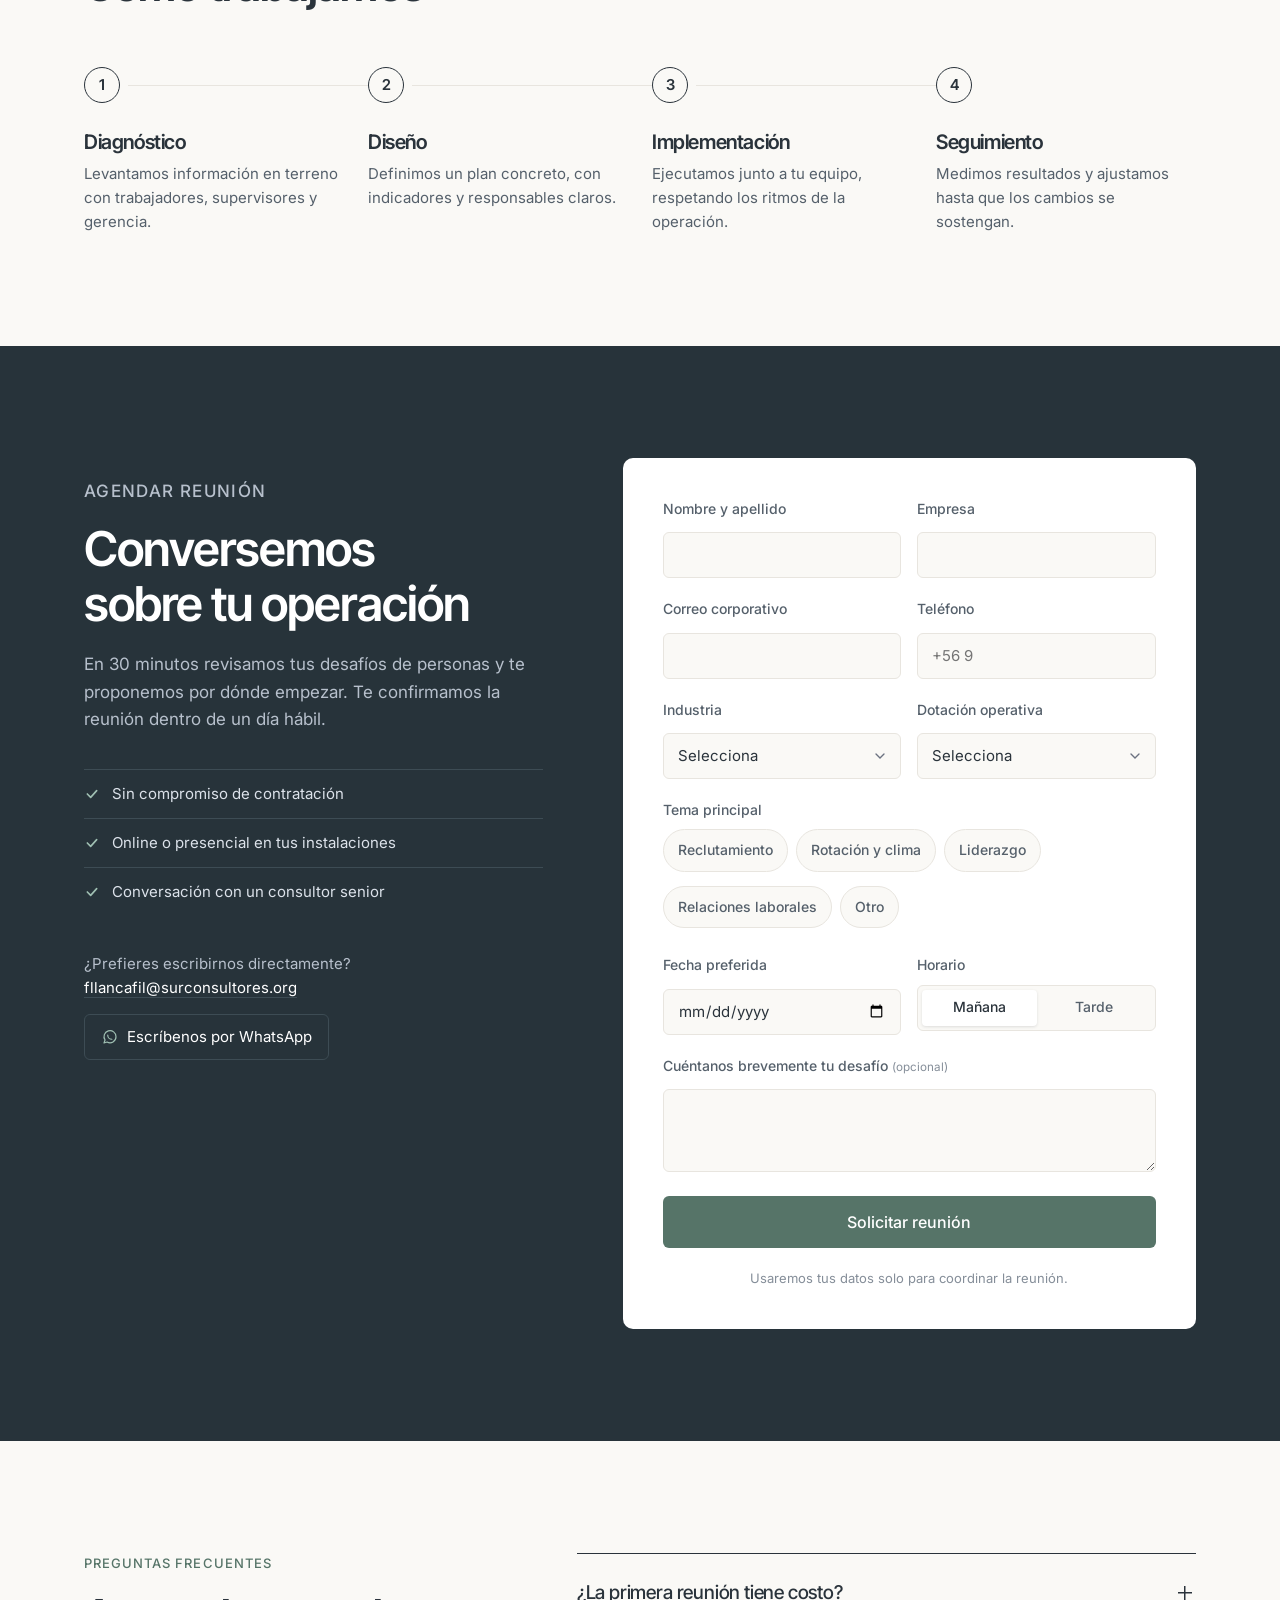
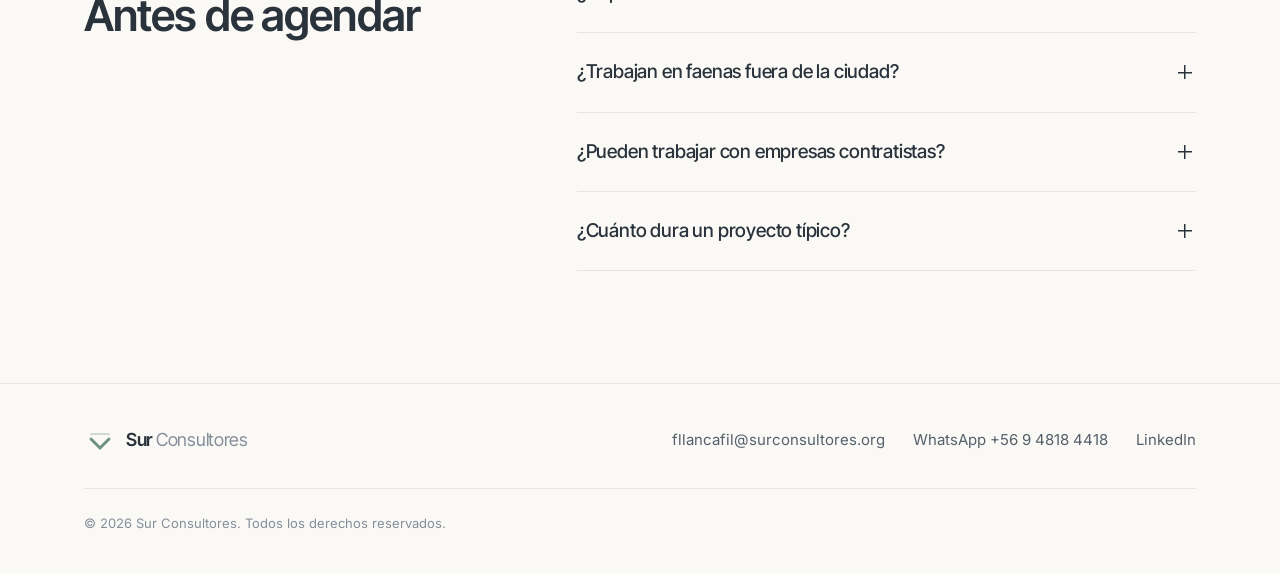
==== commit 8c4fad8a: "Destaca Agenda Petrinovic en el menú con fondo rojo claro Co-Authored-By: Claude Opus 5.5 <noreply@a" ====
--- a/index.html
+++ b/index.html
@@ -29,7 +29,7 @@
         <a href="#industrias">Industrias</a>
         <a href="#metodologia">Metodología</a>
         <a href="#preguntas">Preguntas</a>
-        <a href="agenda-petrinovic.html">Agenda Petrinovic</a>
+        <a href="agenda-petrinovic.html" class="nav-petrinovic">Agenda Petrinovic</a>
       </nav>
 
       <a href="#agendar" class="btn btn-primary btn-sm header-cta">Agendar reunión</a>
@@ -44,7 +44,7 @@
       <a href="#industrias">Industrias</a>
       <a href="#metodologia">Metodología</a>
       <a href="#preguntas">Preguntas</a>
-      <a href="agenda-petrinovic.html">Agenda Petrinovic</a>
+      <a href="agenda-petrinovic.html" class="nav-petrinovic">Agenda Petrinovic</a>
       <a href="#agendar" class="btn btn-primary">Agendar reunión</a>
     </nav>
   </header>
--- a/styles.css
+++ b/styles.css
@@ -582,6 +582,25 @@
 /* ---------- Agenda Petrinovic ---------- */
 .main-nav a[aria-current="page"] { color: var(--ink); font-weight: 500; }
 .mobile-nav a[aria-current="page"] { color: var(--accent); font-weight: 500; }
+
+/* Botón destacado de la Agenda Petrinovic en el menú */
+.main-nav a.nav-petrinovic {
+  margin: -6px 0;
+  padding: 6px 12px;
+  border-radius: var(--radius-sm);
+  background: #FBE4E1;
+  color: #8E2E24;
+  transition: background-color .2s, color .2s;
+}
+.main-nav a.nav-petrinovic:hover { background: #F6D0CB; color: #7A241B; }
+.mobile-nav a.nav-petrinovic {
+  margin-top: 8px;
+  padding: 12px 14px;
+  border-bottom: 0;
+  border-radius: var(--radius-sm);
+  background: #FBE4E1;
+  color: #8E2E24;
+}
 
 .agenda { padding-top: 72px; }
 .agenda .section-head { margin-bottom: 40px; }
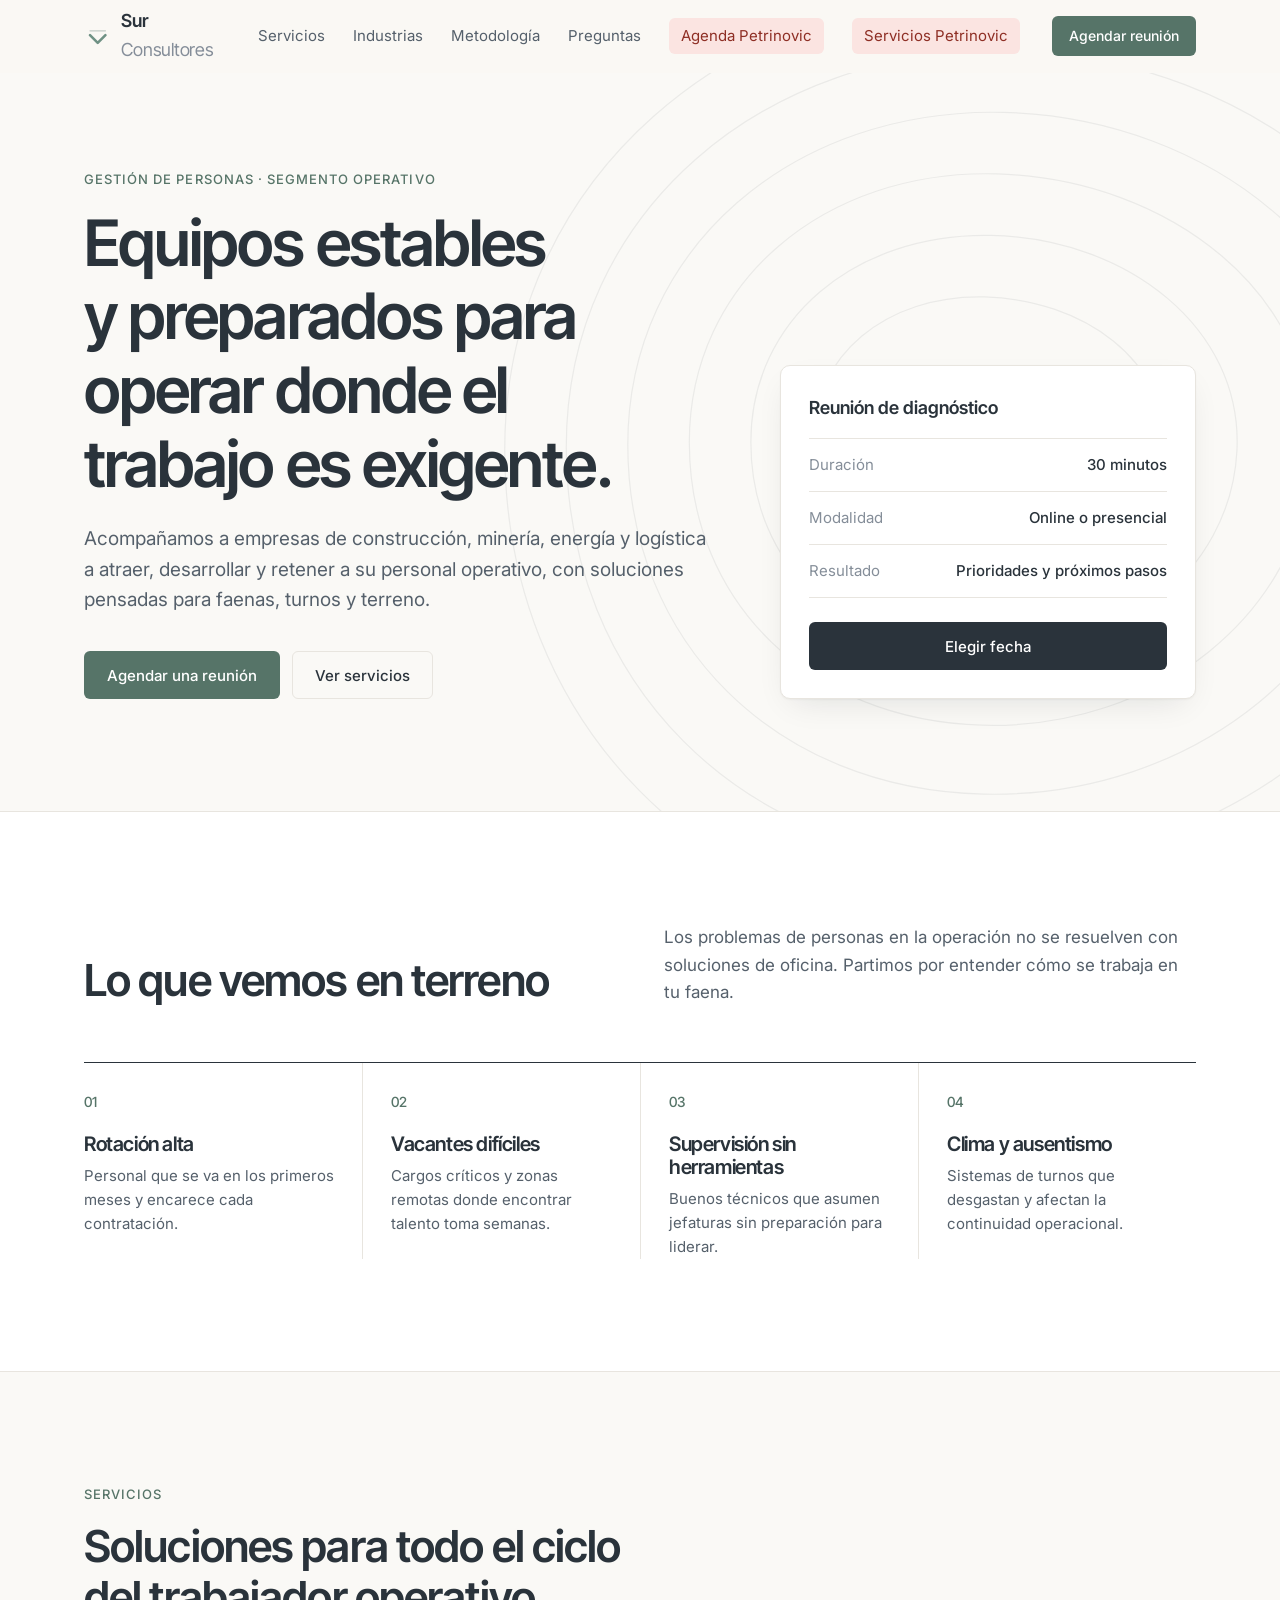
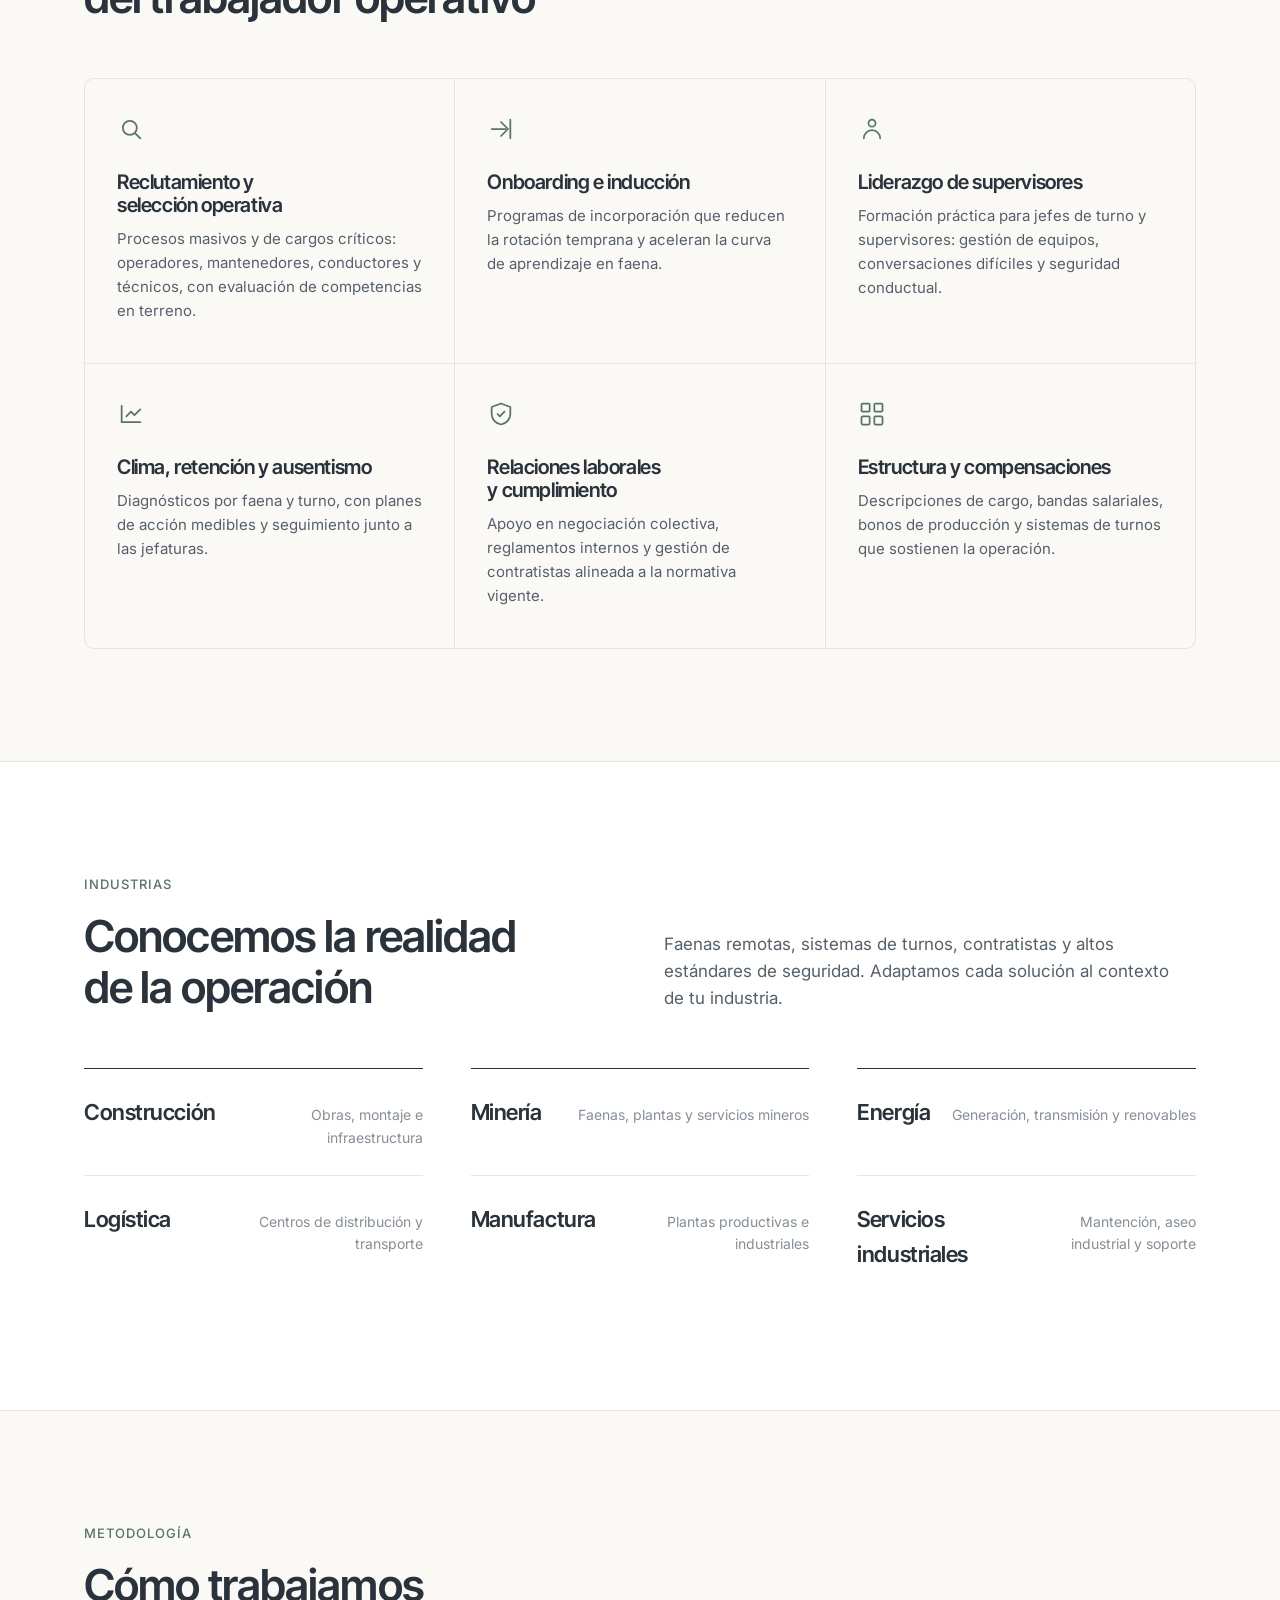
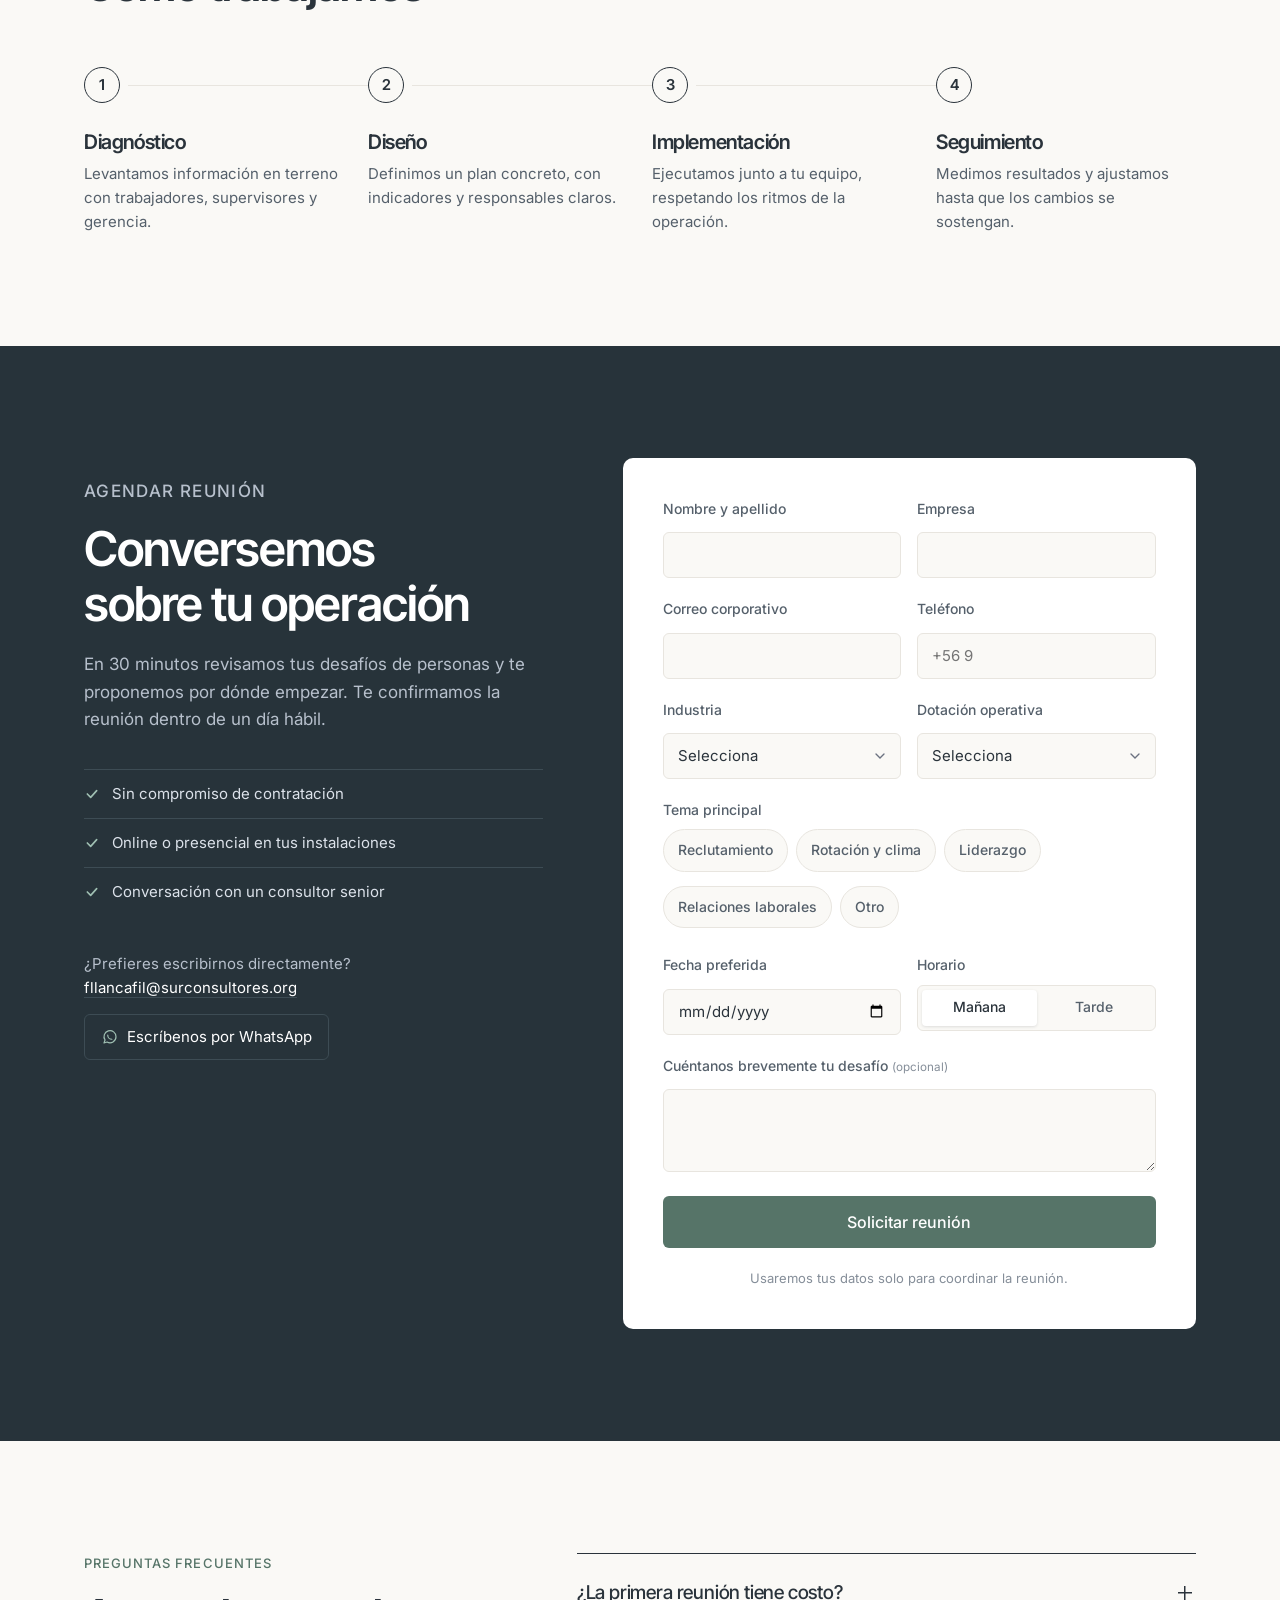
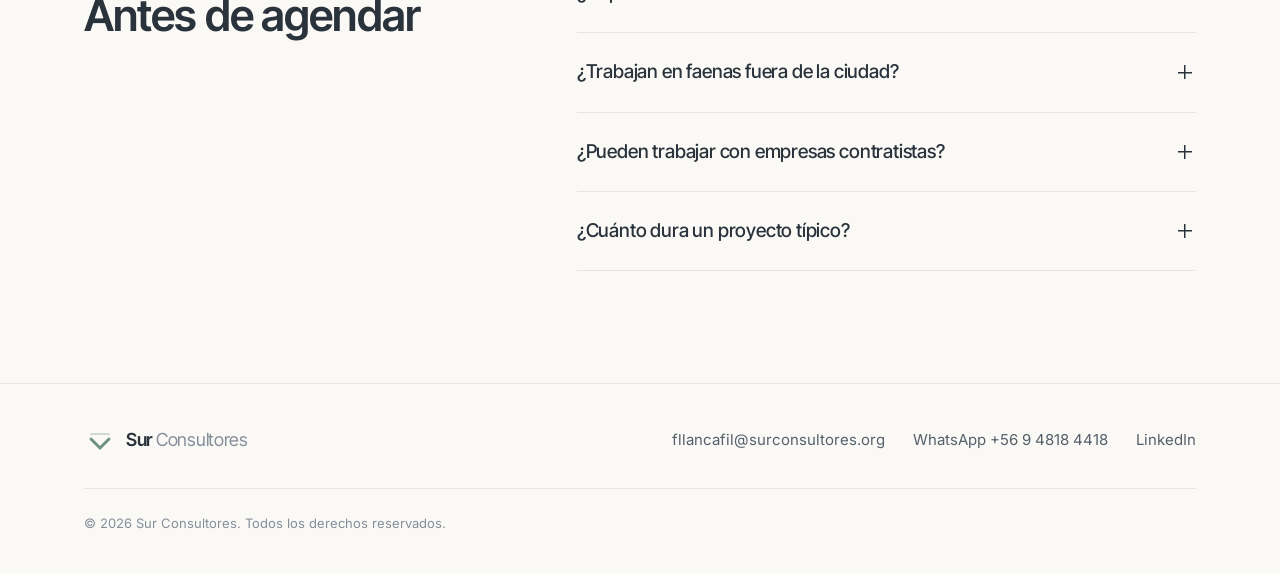
==== commit b458df93: "Menú: opción 'Servicios Petrinovic' hacia /petrinovic/ Se agrega en el menú de escritorio y en el mó" ====
--- a/index.html
+++ b/index.html
@@ -9,7 +9,7 @@
   <link rel="preconnect" href="https://fonts.googleapis.com" />
   <link rel="preconnect" href="https://fonts.gstatic.com" crossorigin />
   <link href="https://fonts.googleapis.com/css2?family=Inter:wght@400;500;600&family=Inter+Tight:wght@400;500;600&display=swap" rel="stylesheet" />
-  <link rel="stylesheet" href="styles.css" />
+  <link rel="stylesheet" href="styles.css?v=20261112" />
 </head>
 <body>
 
@@ -30,6 +30,7 @@
         <a href="#metodologia">Metodología</a>
         <a href="#preguntas">Preguntas</a>
         <a href="agenda-petrinovic.html" class="nav-petrinovic">Agenda Petrinovic</a>
+        <a href="petrinovic/" class="nav-petrinovic">Servicios Petrinovic</a>
       </nav>
 
       <a href="#agendar" class="btn btn-primary btn-sm header-cta">Agendar reunión</a>
@@ -45,6 +46,7 @@
       <a href="#metodologia">Metodología</a>
       <a href="#preguntas">Preguntas</a>
       <a href="agenda-petrinovic.html" class="nav-petrinovic">Agenda Petrinovic</a>
+      <a href="petrinovic/" class="nav-petrinovic">Servicios Petrinovic</a>
       <a href="#agendar" class="btn btn-primary">Agendar reunión</a>
     </nav>
   </header>
--- a/styles.css
+++ b/styles.css
@@ -763,7 +763,7 @@
   .agenda-grid { grid-template-columns: 1fr; }
 }
 
-@media (max-width: 980px) {
+@media (max-width: 1180px) {
   .main-nav, .header-cta { display: none; }
   .nav-toggle { display: block; }
 }
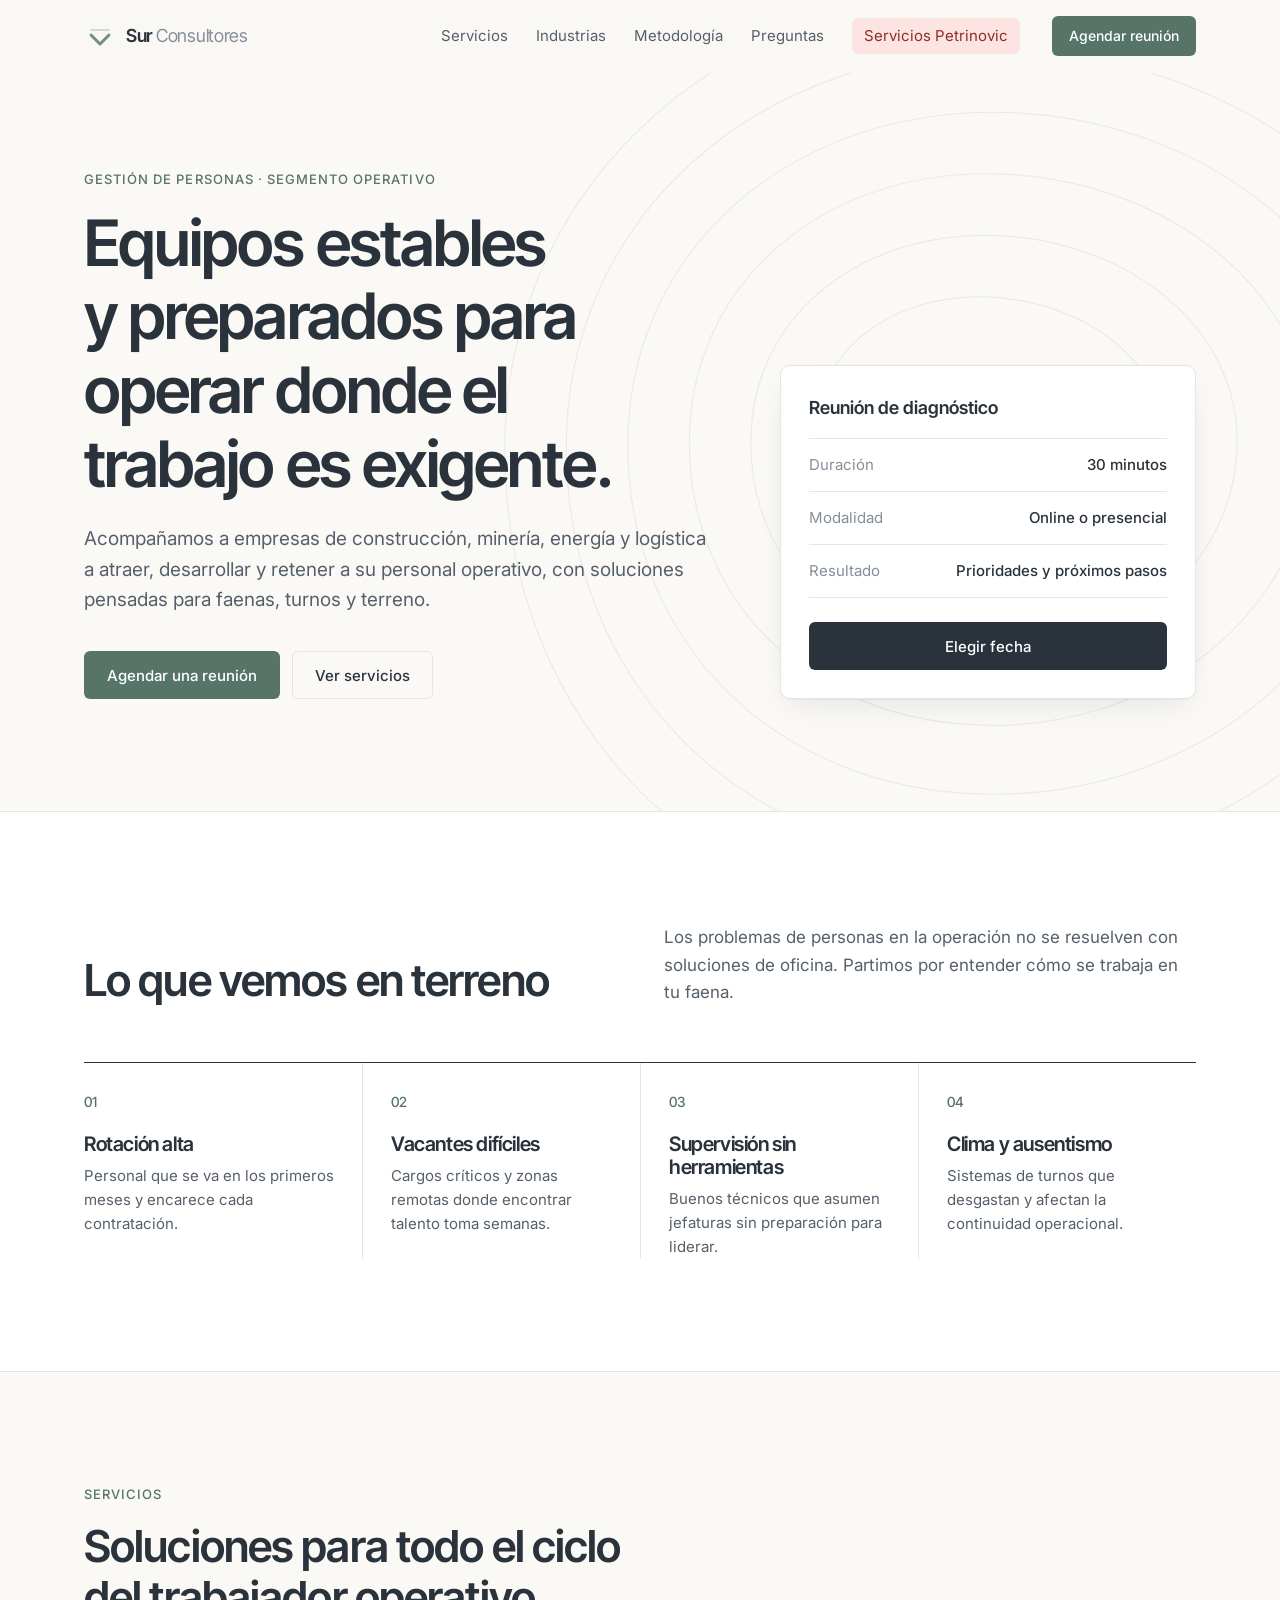
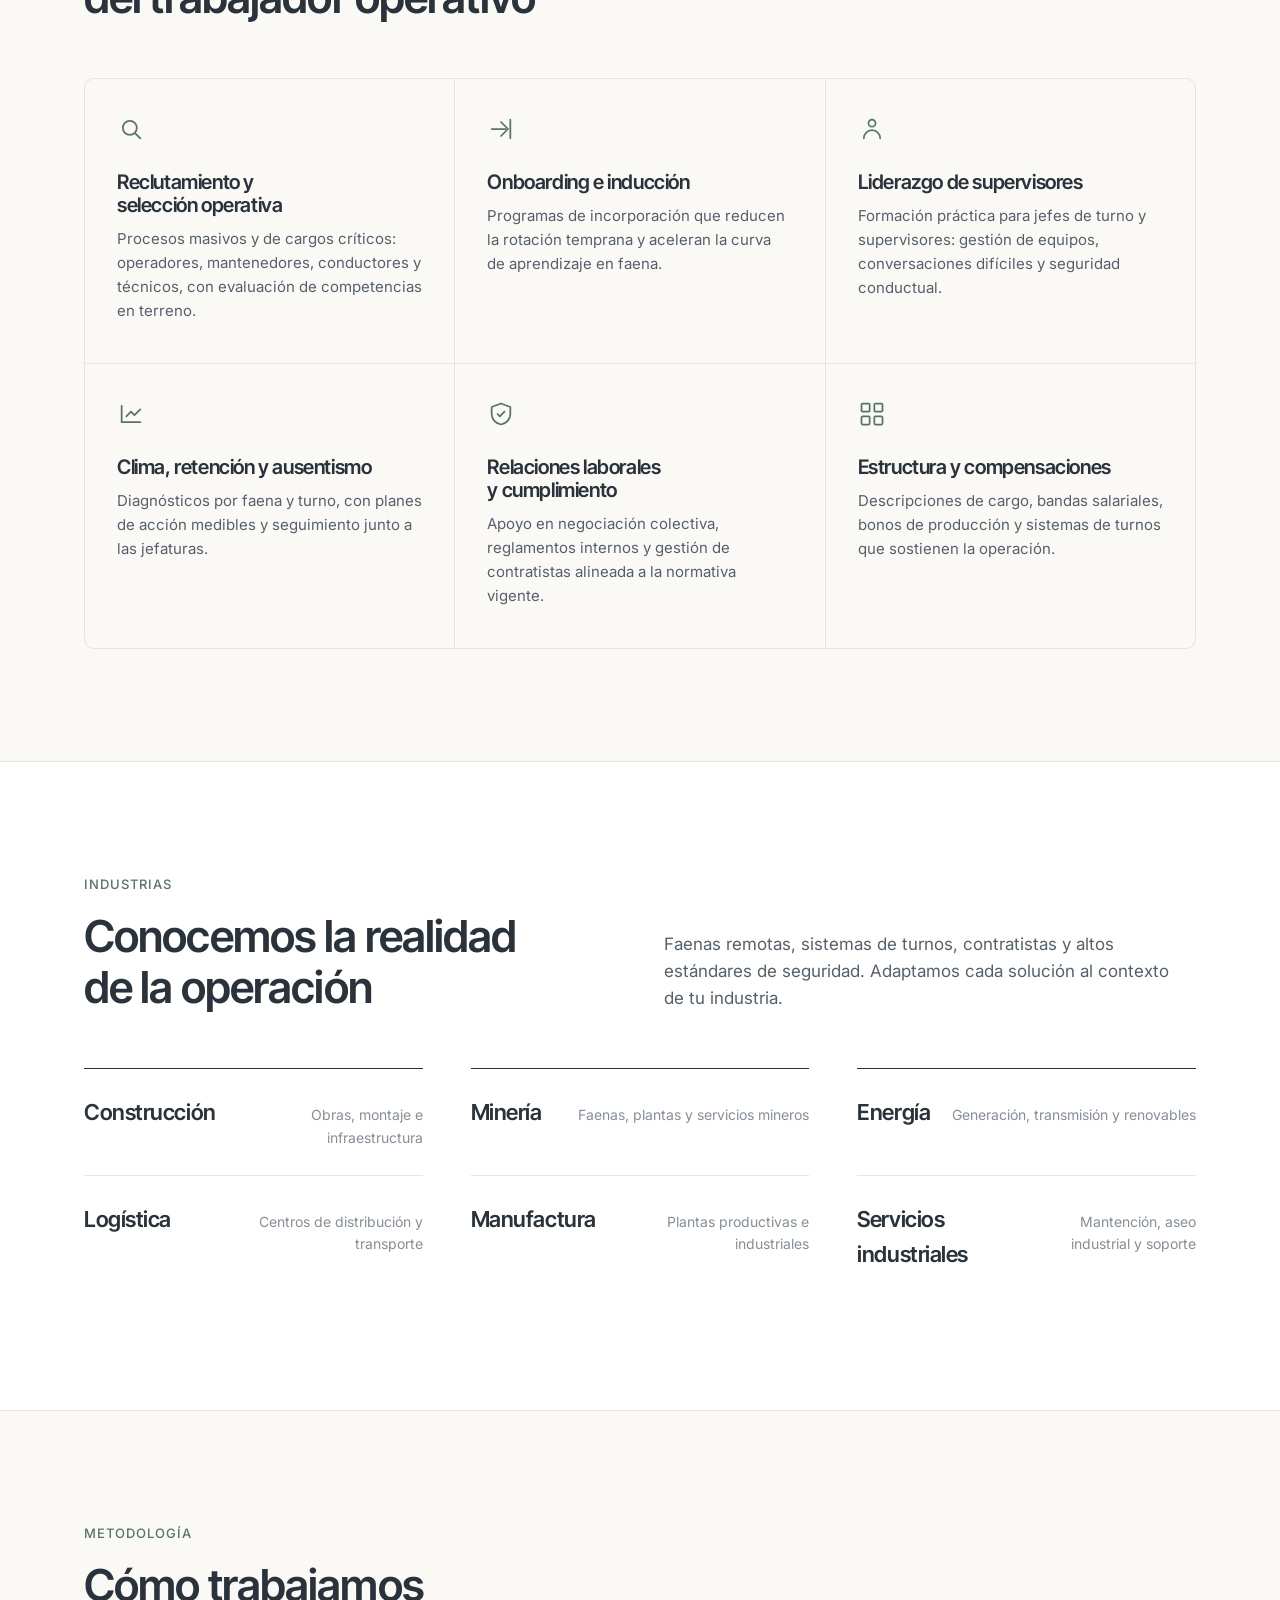
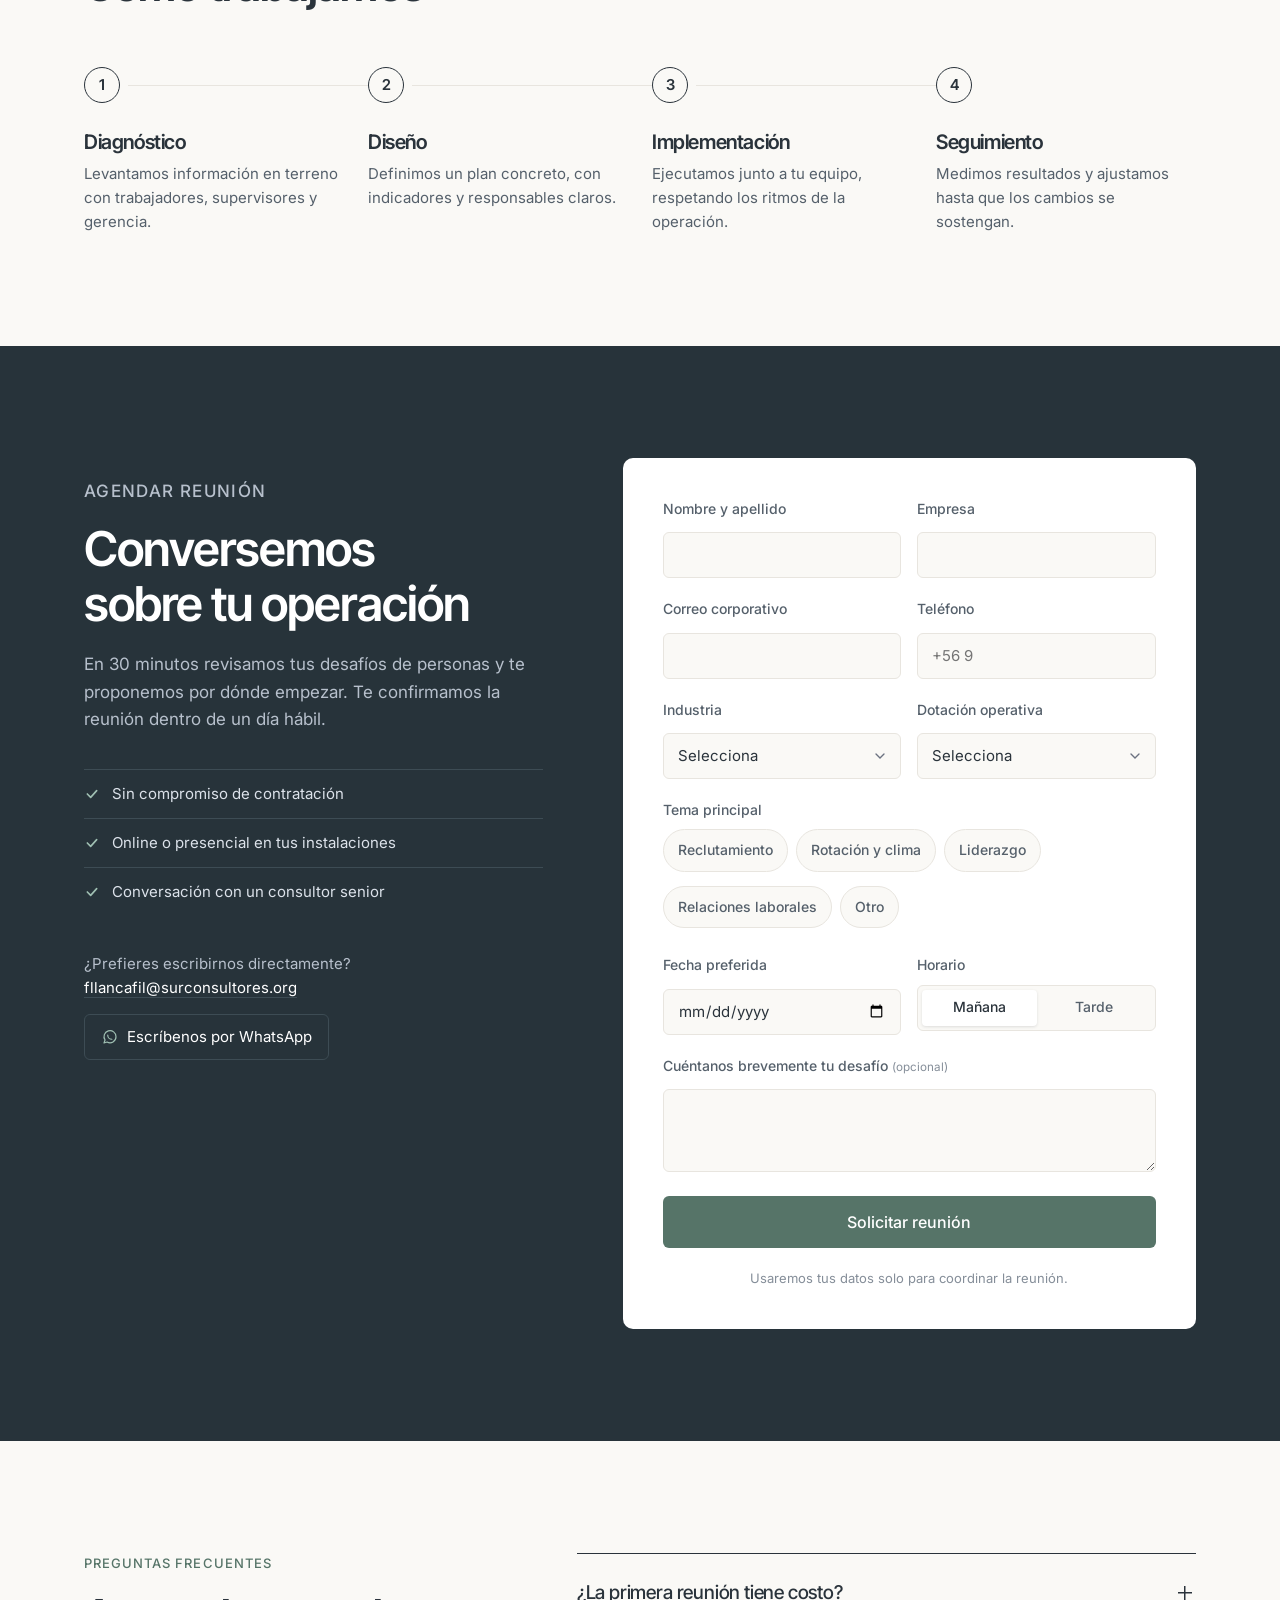
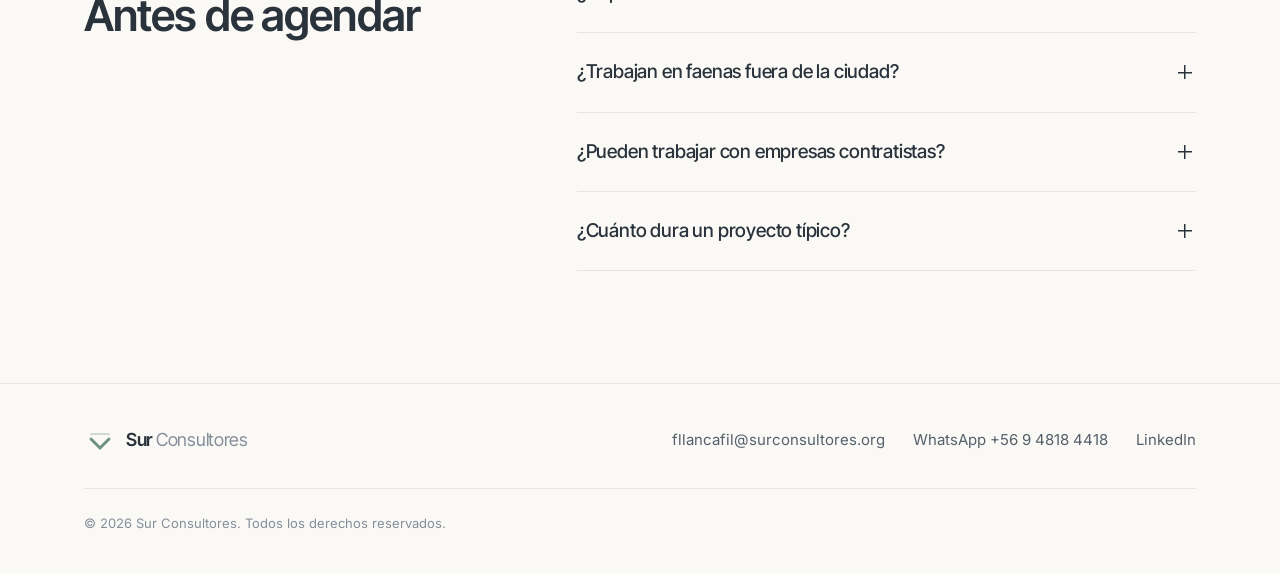
==== commit 7b2fe202: "Menú: oculta 'Agenda Petrinovic' El enlace queda comentado en index.html y agenda-petrinovic.html pa" ====
--- a/index.html
+++ b/index.html
@@ -9,7 +9,7 @@
   <link rel="preconnect" href="https://fonts.googleapis.com" />
   <link rel="preconnect" href="https://fonts.gstatic.com" crossorigin />
   <link href="https://fonts.googleapis.com/css2?family=Inter:wght@400;500;600&family=Inter+Tight:wght@400;500;600&display=swap" rel="stylesheet" />
-  <link rel="stylesheet" href="styles.css?v=20261112" />
+  <link rel="stylesheet" href="styles.css?v=20261112b" />
 </head>
 <body>
 
@@ -29,7 +29,7 @@
         <a href="#industrias">Industrias</a>
         <a href="#metodologia">Metodología</a>
         <a href="#preguntas">Preguntas</a>
-        <a href="agenda-petrinovic.html" class="nav-petrinovic">Agenda Petrinovic</a>
+        <!-- Oculto el 2026-11-12: <a href="agenda-petrinovic.html" class="nav-petrinovic">Agenda Petrinovic</a> -->
         <a href="petrinovic/" class="nav-petrinovic">Servicios Petrinovic</a>
       </nav>
 
@@ -45,7 +45,7 @@
       <a href="#industrias">Industrias</a>
       <a href="#metodologia">Metodología</a>
       <a href="#preguntas">Preguntas</a>
-      <a href="agenda-petrinovic.html" class="nav-petrinovic">Agenda Petrinovic</a>
+      <!-- Oculto el 2026-11-12: <a href="agenda-petrinovic.html" class="nav-petrinovic">Agenda Petrinovic</a> -->
       <a href="petrinovic/" class="nav-petrinovic">Servicios Petrinovic</a>
       <a href="#agendar" class="btn btn-primary">Agendar reunión</a>
     </nav>
--- a/styles.css
+++ b/styles.css
@@ -763,7 +763,7 @@
   .agenda-grid { grid-template-columns: 1fr; }
 }
 
-@media (max-width: 1180px) {
+@media (max-width: 980px) {
   .main-nav, .header-cta { display: none; }
   .nav-toggle { display: block; }
 }
